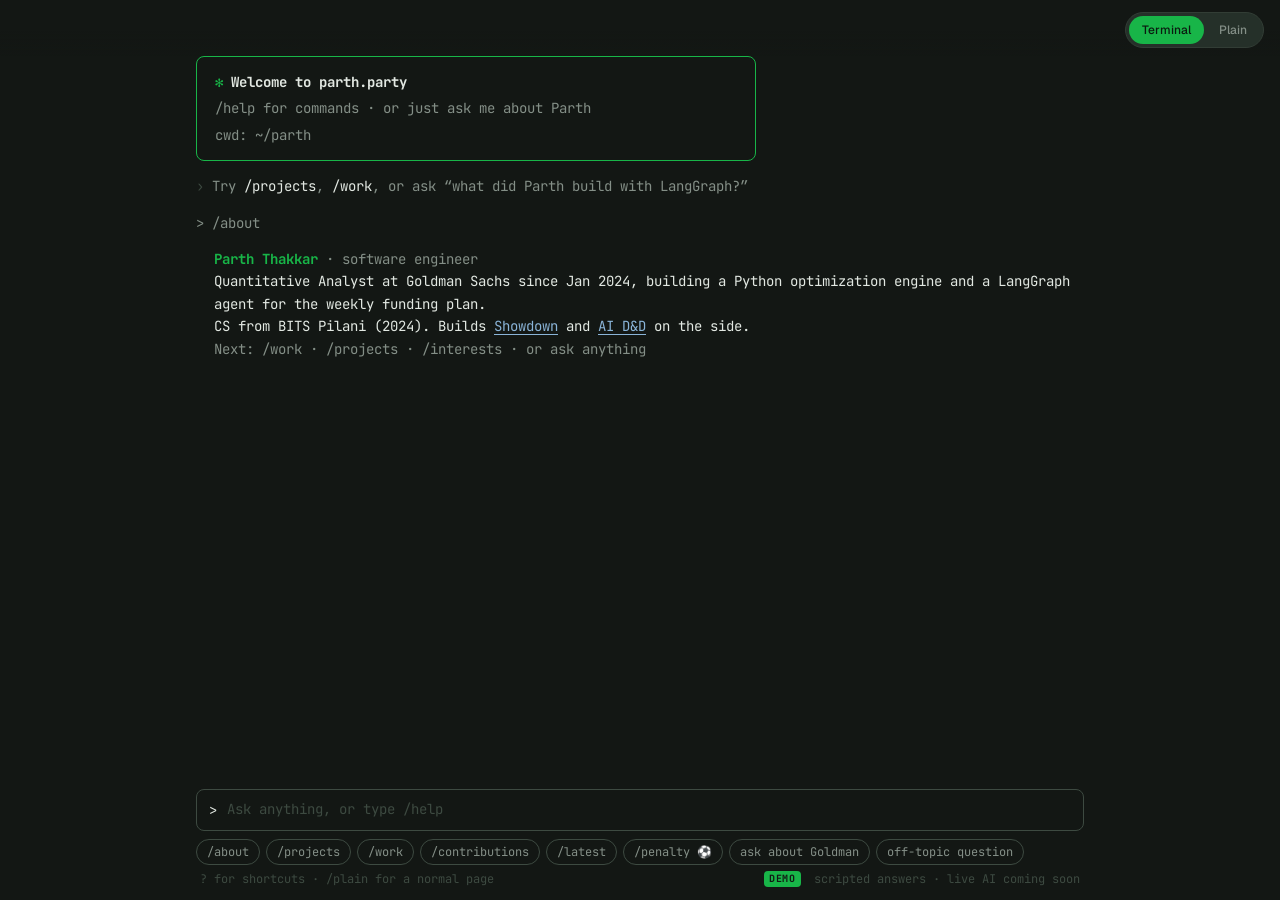
==== public/index.html @ ba323c81 "Run commands only when the visitor asks; render links in answers Co-Authored-By: Claude Opus 5.5 (1M" ====
<!doctype html>
<html lang="en">
<head>
<meta charset="utf-8">
<meta name="viewport" content="width=device-width, initial-scale=1, viewport-fit=cover">
<title>Parth Thakkar · parth.party</title>
<meta name="description" content="Parth Thakkar, software engineer. What I build at work and on the side: optimizers, LLM agents, a trivia game and an AI storytelling engine. Talk to the terminal, or switch to the plain page.">
<meta name="theme-color" content="#131714">
<meta property="og:title" content="Parth Thakkar · parth.party">
<meta property="og:description" content="Software engineer building optimizers, LLM agents and side projects. Ask the terminal anything about them.">
<meta property="og:url" content="https://parth.party/">
<meta property="og:type" content="website">
<link rel="icon" href="favicon.svg" type="image/svg+xml">
<link rel="preconnect" href="https://fonts.googleapis.com">
<link rel="preconnect" href="https://fonts.gstatic.com" crossorigin>
<!-- Fonts load without blocking first paint; the system fallbacks in site.css cover the gap. -->
<link rel="preload" as="style" href="https://fonts.googleapis.com/css2?family=JetBrains+Mono:wght@400;500;700&family=Bricolage+Grotesque:opsz,wght@12..96,500;12..96,700;12..96,800&family=Geist:wght@400;500;600;700&family=Geist+Mono:wght@400;500&display=swap">
<link rel="stylesheet" href="https://fonts.googleapis.com/css2?family=JetBrains+Mono:wght@400;500;700&family=Bricolage+Grotesque:opsz,wght@12..96,500;12..96,700;12..96,800&family=Geist:wght@400;500;600;700&family=Geist+Mono:wght@400;500&display=swap" media="print" onload="this.media='all'">
<noscript><link rel="stylesheet" href="https://fonts.googleapis.com/css2?family=JetBrains+Mono:wght@400;500;700&family=Bricolage+Grotesque:opsz,wght@12..96,500;12..96,700;12..96,800&family=Geist:wght@400;500;600;700&family=Geist+Mono:wght@400;500&display=swap"></noscript>
<link rel="stylesheet" href="assets/css/site.css?v=a7c9b49970">
<script>
  /* Pick the view before first paint: ?view=plain|term wins, then the visitor's last choice. */
  (function () {
    var v = null;
    try { v = new URLSearchParams(location.search).get('view') || localStorage.getItem('pp-view'); } catch (e) {}
    if (v === 'plain') document.documentElement.classList.add('start-plain');
  })();
</script>
</head>
<body>
<div class="switch" role="group" aria-label="View">
  <button type="button" id="vt" aria-pressed="true">Terminal</button>
  <button type="button" id="vp" aria-pressed="false">Plain</button>
</div>

<!-- ================= TERMINAL ================= -->
<main id="term" aria-label="Terminal view">
  <div id="log" aria-live="polite">
    <div class="welcome">
      <div class="hi"><b>✻</b>Welcome to parth.party</div>
      <div class="sub">/help for commands · or just ask me about Parth</div>
      <div class="sub">cwd: ~/parth</div>
    </div>
    <div class="tips">
      <div>Try <span style="color:var(--t-fg)">/projects</span>, <span style="color:var(--t-fg)">/work</span>, or ask “what did Parth build with LangGraph?”</div>
    </div>
  </div>

  <div class="inputwrap">
    <div class="menu" id="menu" role="listbox" aria-label="Commands" hidden></div>
    <form class="prompt" id="form" autocomplete="off">
      <label for="cmd">&gt;</label>
      <input id="cmd" type="text" spellcheck="false" placeholder="Ask anything, or type /help" aria-label="Command or question">
    </form>
    <div class="chips" id="chips">
      <button type="button" data-run="/about">/about</button>
      <button type="button" data-run="/projects">/projects</button>
      <button type="button" data-run="/work">/work</button>
      <button type="button" data-run="/contributions">/contributions</button>
      <button type="button" data-run="/latest">/latest</button>
      <button type="button" data-run="/penalty">/penalty ⚽</button>
      <button type="button" data-run="What did Parth build at Goldman?">ask about Goldman</button>
      <button type="button" data-run="What's the weather in Atlanta?">off-topic question</button>
    </div>
    <div class="status"><span class="kbd-hint">? for shortcuts · /plain for a normal page</span><span id="modelTag">model: checking…</span></div>
  </div>
</main>

<!-- ================= PLAIN ================= -->
<main id="plain" aria-label="Plain view" hidden>
  <canvas id="rain" aria-hidden="true"></canvas>
  <div class="col">

    <!-- HERO -->
    <header class="hero">
      <div>
        <div class="hey"><span class="live" aria-hidden="true"></span>parth.party</div>
        <h1>Parth<br>Thakkar</h1>
        <p class="role">Software engineer building <b>optimizers</b>, <b>LLM agents</b> and things for fun.</p>
        <p class="lede">I'm a Quantitative Analyst at Goldman Sachs, where I build optimization engines and LLM agents in Python. Outside work I keep building things for fun, like a real-time <a class="ext" href="https://showdown.parth.party/" target="_blank" rel="noopener">1v1 quiz game</a> and an <a class="ext" href="https://dnd.parth.party/" target="_blank" rel="noopener">AI-powered D&amp;D</a>. When I'm offline, I'm usually watching football or playing video games.</p>
        <div class="cta">
          <a class="btn pri" href="#s-proj">See what I've built</a>
          <a class="btn icon" href="https://linkedin.com/in/parth-thakkar-10" target="_blank" rel="noopener" aria-label="LinkedIn" title="LinkedIn"><svg viewBox="0 0 24 24" aria-hidden="true"><path fill="currentColor" d="M20.45 20.45h-3.56v-5.57c0-1.33-.02-3.04-1.85-3.04-1.85 0-2.14 1.45-2.14 2.94v5.67H9.35V9h3.41v1.56h.05c.48-.9 1.64-1.85 3.37-1.85 3.6 0 4.27 2.37 4.27 5.46v6.28zM5.34 7.43a2.06 2.06 0 1 1 0-4.13 2.06 2.06 0 0 1 0 4.13zM7.12 20.45H3.56V9h3.56v11.45zM22.22 0H1.77C.79 0 0 .77 0 1.73v20.54C0 23.23.79 24 1.77 24h20.45c.98 0 1.78-.77 1.78-1.73V1.73C24 .77 23.2 0 22.22 0z"/></svg></a>
          <a class="btn icon" href="https://github.com/parththakkar106" target="_blank" rel="noopener" aria-label="GitHub" title="GitHub"><svg viewBox="0 0 24 24" aria-hidden="true"><path fill="currentColor" d="M12 .3a12 12 0 0 0-3.8 23.38c.6.12.83-.26.83-.57v-2.02c-3.34.72-4.04-1.61-4.04-1.61-.55-1.39-1.34-1.76-1.34-1.76-1.08-.74.09-.73.09-.73 1.2.09 1.84 1.24 1.84 1.24 1.07 1.83 2.8 1.3 3.49 1 .1-.78.42-1.31.76-1.61-2.67-.3-5.47-1.33-5.47-5.93 0-1.31.47-2.38 1.24-3.22-.14-.3-.54-1.52.1-3.18 0 0 1-.32 3.3 1.23a11.5 11.5 0 0 1 6 0c2.28-1.55 3.29-1.23 3.29-1.23.64 1.66.24 2.88.12 3.18a4.65 4.65 0 0 1 1.23 3.22c0 4.61-2.8 5.63-5.48 5.92.42.36.81 1.1.81 2.22v3.29c0 .32.21.7.82.58A12 12 0 0 0 12 .3"/></svg></a>
          <a class="btn icon" href="mailto:thakkarparth106@gmail.com" aria-label="Email thakkarparth106@gmail.com" title="thakkarparth106@gmail.com"><svg viewBox="0 0 24 24" aria-hidden="true"><path fill="none" stroke="currentColor" stroke-width="2" stroke-linecap="round" stroke-linejoin="round" d="M3 5h18v14H3z M3 6l9 7 9-7"/></svg></a>
        </div>
      </div>
      <div class="mini" aria-label="Preview of the terminal view">
        <div class="bar"><i></i><i></i><i></i><span>~/parth — claude</span></div>
        <div class="body">
          <div class="q">how did Parth start to code?</div>
          <div class="r t">Read<span>(about/me.md)</span></div>
          <div class="r">Fell for computers as a kid hunting for games, then taught himself on <span class="c">Turbo C++</span>.</div>
          <div class="q">why did he build Showdown?</div>
          <div class="r">He loved QuizUp as a kid. It shut down, nothing replaced it, so he built his own.</div>
          <div class="q"><span class="cursor" aria-hidden="true"></span></div>
        </div>
        <button type="button" id="openTerm">Open the terminal →</button>
      </div>
    </header>

    <!-- ABOUT -->
    <section aria-labelledby="s-about">
      <div class="lbl">~/about</div>
      <div class="about">
        <div>
          <h2 class="sec-title" id="s-about">Hi, I'm <em>Parth</em>.</h2>
          <p>I fell for computers at 14, the first time I played a game on one, and started teaching myself to code soon after. That curiosity took me to Computer Science at <mark>BITS Pilani</mark>, one of India's top engineering colleges, where I was part of the Department of Controls for BOSM, our college sports fest, and the Competitive Coding SIG of Microsoft Learn Student Ambassadors.</p>
        </div>
        <div class="facts">
          <div class="fact"><span class="ic logo"><svg class="mark" viewBox="0 0 40 40" aria-hidden="true"><text class="m-a" x="20" y="29.5" text-anchor="middle" font-family="Georgia, 'Times New Roman', serif" font-weight="700" font-size="25" letter-spacing="-1">GS</text></svg></span><div><b>Goldman Sachs</b><span>Quantitative Analyst · since Jan 2024</span></div></div>
          <div class="fact"><span class="ic logo"><svg class="mark" viewBox="-20 -20 40 40" aria-hidden="true"><defs><clipPath id="bitsIn"><circle r="10.4"/></clipPath></defs>
<g class="m-a"><rect x="-2.2" y="-19" width="4.4" height="5" rx="0.6" transform="rotate(0)"/><rect x="-2.2" y="-19" width="4.4" height="5" rx="0.6" transform="rotate(30)"/><rect x="-2.2" y="-19" width="4.4" height="5" rx="0.6" transform="rotate(60)"/><rect x="-2.2" y="-19" width="4.4" height="5" rx="0.6" transform="rotate(90)"/><rect x="-2.2" y="-19" width="4.4" height="5" rx="0.6" transform="rotate(120)"/><rect x="-2.2" y="-19" width="4.4" height="5" rx="0.6" transform="rotate(150)"/><rect x="-2.2" y="-19" width="4.4" height="5" rx="0.6" transform="rotate(180)"/><rect x="-2.2" y="-19" width="4.4" height="5" rx="0.6" transform="rotate(210)"/><rect x="-2.2" y="-19" width="4.4" height="5" rx="0.6" transform="rotate(240)"/><rect x="-2.2" y="-19" width="4.4" height="5" rx="0.6" transform="rotate(270)"/><rect x="-2.2" y="-19" width="4.4" height="5" rx="0.6" transform="rotate(300)"/><rect x="-2.2" y="-19" width="4.4" height="5" rx="0.6" transform="rotate(330)"/><circle r="15.6"/></g><circle class="m-bg" r="12"/>
<g clip-path="url(#bitsIn)"><polygon class="m-d" points="-11,-11 -4,-11 0,11 -11,11"/><polygon class="m-a" points="-4,-11 4,-11 0,11"/><polygon class="m-m" points="4,-11 11,-11 11,11 0,11"/>
<g class="m-l"><circle cx="-6.5" cy="-3.5" r="1.1"/><circle cx="-4.2" cy="1" r="1.1"/><circle cx="-7.4" cy="2.8" r="1.1"/><circle cx="-5" cy="5.8" r="1.1"/></g>
<g class="m-ls" stroke-width=".7" fill="none"><path d="M-6.5 -3.5 L-4.2 1 L-7.4 2.8 L-5 5.8"/></g>
<polygon class="m-bg" points="0,-8.2 1.9,-5.2 0,-2.2 -1.9,-5.2"/><rect class="m-bg" x="-.45" y="-2.4" width=".9" height="5"/>
<path class="m-bgs" d="M7.2 -6.5 C6 -2 5 2 3.4 6.5" stroke-width="1.5" stroke-linecap="round" fill="none"/></g></svg></span><div><b>BITS Pilani</b><span>B.E. (Hons) Computer Science · 2020–2024</span></div></div>
          <a class="fact" href="https://github.com/parththakkar106" target="_blank" rel="noopener"><span class="ic logo"><svg class="mark" viewBox="-3 -3 30 30" aria-hidden="true"><path class="m-a" d="M12 .297c-6.63 0-12 5.373-12 12 0 5.303 3.438 9.8 8.205 11.385.6.113.82-.258.82-.577 0-.285-.01-1.04-.015-2.04-3.338.724-4.042-1.61-4.042-1.61C4.422 18.07 3.633 17.7 3.633 17.7c-1.087-.744.084-.729.084-.729 1.205.084 1.838 1.236 1.838 1.236 1.07 1.835 2.809 1.305 3.495.998.108-.776.417-1.305.76-1.605-2.665-.3-5.466-1.332-5.466-5.93 0-1.31.465-2.38 1.235-3.22-.135-.303-.54-1.523.105-3.176 0 0 1.005-.322 3.3 1.23.96-.267 1.98-.399 3-.405 1.02.006 2.04.138 3 .405 2.28-1.552 3.285-1.23 3.285-1.23.645 1.653.24 2.873.12 3.176.765.84 1.23 1.91 1.23 3.22 0 4.61-2.805 5.625-5.475 5.92.42.36.81 1.096.81 2.22 0 1.606-.015 2.896-.015 3.286 0 .315.21.69.825.57C20.565 22.092 24 17.592 24 12.297c0-6.627-5.373-12-12-12"/></svg></span><div><b>github.com/parththakkar106</b><span>Where the side projects live</span></div></a>
        </div>
      </div>
    </section>

    <!-- PROJECTS: things I've built on my own -->
    <section aria-labelledby="s-proj">
      <div class="lbl">~/projects</div>
      <h2 class="sec-title" id="s-proj">Things I've <em>built</em>.</h2>
      <div class="bento">
        <article class="pj w4 dark">
          <div class="top"><h3><a href="https://github.com/parththakkar106/AI-DnD" target="_blank" rel="noopener">AI D&amp;D</a></h3><span class="yr">2026 · open source</span></div>
          <p>A storytelling engine for immersive, fully customizable worlds, lore and characters. AI writes the story while a deterministic layer keeps the world consistent, so it remembers details across long sessions and lets you branch the story at any turn.</p>
          <div class="viz slow" data-anim><svg viewBox="0 0 420 96" role="img" aria-label="Branching story tree with three takes on one turn">
            <g class="sm an-fade" stroke-width="1.5" fill="none">
              <path d="M30 48 H110"/><path d="M110 48 C140 48 140 18 170 18 H250"/><path d="M110 48 H250"/><path d="M110 48 C140 48 140 78 170 78 H250"/><path d="M250 48 H330"/>
            </g>
            <path class="sa an-draw" pathLength="1" d="M30 48 H110 M110 48 H250 M250 48 H330" stroke-width="3" fill="none"/>
            <circle class="f" cx="30" cy="48" r="7"/><circle class="m an-pop" style="--i:5" cx="250" cy="18" r="6"/><circle class="a an-pop" style="--i:6" cx="250" cy="48" r="8"/><circle class="m an-pop" style="--i:7" cx="250" cy="78" r="6"/><circle class="a an-pop" style="--i:10" cx="330" cy="48" r="6"/>
            <circle class="f" cx="110" cy="48" r="6"/>
            <rect class="tw" x="346" y="34" width="72" height="28" rx="8"/><text x="382" y="52" text-anchor="middle">‹ 2/3 ›</text>
            <text x="14" y="76">start</text><text x="205" y="12">take 1</text><text x="205" y="94">take 3</text>
          </svg></div>
          <div class="foot"><span class="tag">Python</span><span class="tag">FastAPI</span><span class="tag">React</span><span class="tag">Postgres</span><span class="tag">SSE</span><a class="go" href="https://dnd.parth.party/" target="_blank" rel="noopener">Play demo →</a></div>
        </article>

        <article class="pj w2 clay">
          <div class="top"><h3><a href="https://showdown.parth.party/" target="_blank" rel="noopener">Showdown</a></h3><span class="yr">2026 · live</span></div>
          <div class="vs slow" data-anim aria-label="Example duel score">
            <div class="pl">YOU<b data-to="1250">1,250</b>3× streak</div><div class="mid an-pop" style="--i:2">VS</div><div class="pl">RIVAL<b data-to="900">900</b>15s left</div>
          </div>
          <p>Fast-paced, real-time 1v1 trivia to play with friends. Same question, same clock, 120+ topics, all in a comic-book style.</p>
          <div class="foot"><span class="tag">FastAPI</span><span class="tag">WebSockets</span><span class="tag">asyncio</span><span class="tag">Postgres</span><a class="go" href="https://showdown.parth.party/" target="_blank" rel="noopener">Play →</a></div>
        </article>

        <article class="pj w3">
          <div class="top"><h3>Portfolio website</h3><span class="yr">2026 · parth.party</span></div>
          <div class="viz" data-anim><svg class="sw" viewBox="0 0 300 110" role="img" aria-label="One switch flips the site between a plain page and a terminal">
            <rect class="tw sl" x="96" y="2" width="108" height="22" rx="11" stroke-width="1.5"/><rect class="a sw-knob" x="98" y="4" width="54" height="18" rx="9" fill-opacity=".28"/>
            <text class="f" x="125" y="16.5" text-anchor="middle">terminal</text><text class="f" x="178" y="16.5" text-anchor="middle">plain</text>
            <rect class="tw sl" x="2" y="30" width="296" height="78" rx="9" stroke-width="1.5"/>
            <g class="sw-plain"><rect class="f" x="14" y="42" width="78" height="10" rx="3"/><rect class="m" x="14" y="58" width="150" height="5" rx="2.5"/><rect class="m" x="14" y="67" width="120" height="5" rx="2.5"/><rect class="a" x="14" y="80" width="62" height="20" rx="5"/><rect class="s" x="82" y="80" width="36" height="20" rx="5"/><rect class="m" x="124" y="80" width="36" height="20" rx="5"/><rect class="m" x="186" y="42" width="100" height="58" rx="6"/></g>
            <g class="sw-term"><text class="f" x="14" y="50">&gt; who is Parth?</text><circle class="a" cx="17" cy="63" r="3"/><text x="26" y="66">Read(about/me.md)</text><text class="f" x="14" y="84">A software engineer who builds</text><text class="f" x="14" y="98">optimizers and LLM agents.</text><rect class="a sw-cur" x="172" y="89" width="6" height="11"/></g>
          </svg></div>
          <p>The site you're on: a terminal you can talk to, with a plain view, a penalty shootout and live Barça scores.</p>
          <div class="foot"><span class="tag">JavaScript</span><span class="tag">Cloudflare Pages</span><span class="tag">OpenRouter</span></div>
        </article>

        <article class="pj w3">
          <div class="top"><h3>Volunteer-Support Fog Computing</h3><span class="yr">2022 · BITS Pilani</span></div>
          <div class="viz" data-anim><svg class="fog" viewBox="0 0 300 110" role="img" aria-label="An IoT device sends its request to a nearby distributor, which shares it with IoT devices around it over fast solid links, while the far-away cloud is a slow dotted link">
            <path class="sl" d="M156 52 C190 30 214 18 236 17" stroke-width="1.5" stroke-dasharray="3 4" fill="none"/>
            <path class="sa fog-p fog-slow" pathLength="1" d="M156 52 C190 30 214 18 236 17" stroke-width="3" fill="none"/>
            <g class="sa" stroke-width="2" fill="none"><path d="M58 68 H138"/><path d="M146 62 L104 26"/><path d="M146 62 L96 100"/><path d="M146 62 L196 98"/><path d="M146 62 L204 58"/><path d="M146 62 L40 22"/></g>
            <g class="fog-p" stroke-width="3.5" fill="none" stroke-linecap="round" style="stroke:var(--fg)"><path pathLength="1" d="M58 68 H138"/><path pathLength="1" style="--i:2" d="M146 62 L104 26"/><path pathLength="1" style="--i:2" d="M146 62 L96 100"/><path pathLength="1" style="--i:2" d="M146 62 L196 98"/><path pathLength="1" style="--i:2" d="M146 62 L204 58"/><path pathLength="1" style="--i:2" d="M146 62 L40 22"/></g>
            <rect class="tw sl" x="236" y="4" width="62" height="26" rx="13" stroke-width="1.5"/><text x="267" y="21" text-anchor="middle">cloud</text>
            <circle class="a" cx="104" cy="26" r="5"/><circle class="a" cx="96" cy="100" r="5"/><circle class="a" cx="196" cy="98" r="5"/><circle class="a" cx="204" cy="58" r="5"/><circle class="a" cx="40" cy="22" r="5"/>
            <circle class="f" cx="50" cy="68" r="8"/><text x="10" y="94">IoT device</text>
            <rect class="s" x="137" y="53" width="18" height="18" rx="4"/><text x="214" y="80">distributor</text><path class="sl" d="M212 77 L158 64" stroke-width="1" fill="none"/>
          </svg></div>
          <p>A fog-computing system where nearby volunteer nodes share the load for delay-sensitive IoT apps, compared against sending everything to the cloud.</p>
          <div class="foot"><span class="tag">Java</span><span class="tag">Networking</span><span class="tag">IoT</span></div>
        </article>

        <article class="pj w6">
          <div class="top"><h3>Shipping, every week</h3><a class="yr" href="https://github.com/parththakkar106" target="_blank" rel="noopener">github.com/parththakkar106</a></div>
          <div class="heat-row"><div class="grid-heat" id="heat"><div class="cells" id="cells" role="img" aria-label="GitHub contributions over the last 3 months"></div><div class="months" id="months" aria-hidden="true"></div><div class="heat-tip" id="heatTip" hidden></div></div><dl class="heat-stats" id="heatStats"></dl></div>
          <div class="heat-cap"><span id="heatRange"></span><span>includes private repos · updated nightly</span></div>
        </article>
      </div>
    </section>

    <!-- WORK: what I build at my job -->
    <section aria-labelledby="s-exp">
      <div class="lbl">~/work</div>
      <h2 class="sec-title" id="s-exp">What I build at <em>work</em>.</h2>
      <div class="tl">
        <article class="co">
          <header><h3>Goldman Sachs <span>· Quantitative Analyst</span></h3><time>Jan 2024 – Present</time></header>
          <div class="work">
            <div class="wcard">
              <div class="viz easy" data-anim><svg viewBox="0 0 300 110" role="img" aria-label="You ask how to grow the balance by $10bn, the agent shades where growth comes from, and you edit or approve the plan">
                <g class="an-in"><rect class="m" x="70" y="2" width="228" height="24" rx="10"/><text class="f" x="82" y="17.5">how can I grow my balance by $10bn?</text></g>
                <rect class="tw sl" x="2" y="30" width="196" height="52" rx="10" stroke-width="1.5"/>
                <rect style="--i:3" class="an-cell m" x="14" y="39" width="16" height="10" rx="2.5"/><rect style="--i:4" class="an-cell m" x="34" y="39" width="16" height="10" rx="2.5"/><rect style="--i:5" class="an-cell a" x="54" y="39" width="16" height="10" rx="2.5" fill-opacity=".25"/><rect style="--i:6" class="an-cell m" x="74" y="39" width="16" height="10" rx="2.5"/><rect style="--i:7" class="an-cell a" x="94" y="39" width="16" height="10" rx="2.5" fill-opacity=".5"/><rect style="--i:8" class="an-cell a" x="114" y="39" width="16" height="10" rx="2.5" fill-opacity=".25"/><rect style="--i:9" class="an-cell m" x="134" y="39" width="16" height="10" rx="2.5"/><rect style="--i:10" class="an-cell a" x="154" y="39" width="16" height="10" rx="2.5" fill-opacity=".75"/><rect style="--i:11" class="an-cell a" x="174" y="39" width="16" height="10" rx="2.5" fill-opacity=".5"/><rect style="--i:4" class="an-cell m" x="14" y="52" width="16" height="10" rx="2.5"/><rect style="--i:5" class="an-cell a" x="34" y="52" width="16" height="10" rx="2.5" fill-opacity=".25"/><rect style="--i:6" class="an-cell m" x="54" y="52" width="16" height="10" rx="2.5"/><rect style="--i:7" class="an-cell a" x="74" y="52" width="16" height="10" rx="2.5" fill-opacity=".5"/><rect style="--i:8" class="an-cell a" x="94" y="52" width="16" height="10" rx="2.5" fill-opacity=".75"/><rect style="--i:9" class="an-cell m" x="114" y="52" width="16" height="10" rx="2.5"/><rect style="--i:10" class="an-cell a" x="134" y="52" width="16" height="10" rx="2.5" fill-opacity=".5"/><rect style="--i:11" class="an-cell a" x="154" y="52" width="16" height="10" rx="2.5" fill-opacity="1"/><rect style="--i:12" class="an-cell a" x="174" y="52" width="16" height="10" rx="2.5" fill-opacity=".75"/><rect style="--i:5" class="an-cell a" x="14" y="65" width="16" height="10" rx="2.5" fill-opacity=".25"/><rect style="--i:6" class="an-cell m" x="34" y="65" width="16" height="10" rx="2.5"/><rect style="--i:7" class="an-cell a" x="54" y="65" width="16" height="10" rx="2.5" fill-opacity=".5"/><rect style="--i:8" class="an-cell a" x="74" y="65" width="16" height="10" rx="2.5" fill-opacity=".25"/><rect style="--i:9" class="an-cell m" x="94" y="65" width="16" height="10" rx="2.5"/><rect style="--i:10" class="an-cell a" x="114" y="65" width="16" height="10" rx="2.5" fill-opacity=".75"/><rect style="--i:11" class="an-cell a" x="134" y="65" width="16" height="10" rx="2.5" fill-opacity="1"/><rect style="--i:12" class="an-cell a" x="154" y="65" width="16" height="10" rx="2.5" fill-opacity=".5"/><rect style="--i:13" class="an-cell a" x="174" y="65" width="16" height="10" rx="2.5" fill-opacity="1"/>
                <rect class="tw sl" x="118" y="88" width="82" height="22" rx="11" stroke-width="1.5"/><text x="159" y="102.5" text-anchor="middle">edit plan</text>
                <g class="an-ok"><rect class="a" x="206" y="88" width="92" height="22" rx="11"/><text class="tw" x="252" y="102.5" text-anchor="middle">approve ✓</text></g>
                </svg></div>
              <div class="k">LLM agents</div>
              <h4>AI Funding Planning Assistant</h4>
              <p>A conversational ReAct agent for funding planning. It explains what's driving the numbers and edits the plan through a human-in-the-loop commit step.</p>
              <div class="tags"><span class="tag">LangGraph</span><span class="tag">Pydantic</span><span class="tag">Python</span></div>
            </div>
            <div class="wcard">
              <div class="viz" data-anim><svg viewBox="0 0 300 110" role="img" aria-label="Steps descending across contour lines to the optimum">
                <g class="sl" fill="none" stroke-width="1.5"><ellipse cx="200" cy="55" rx="94" ry="50"/><ellipse cx="200" cy="55" rx="66" ry="35"/><ellipse cx="200" cy="55" rx="40" ry="21"/><ellipse cx="200" cy="55" rx="16" ry="9"/></g>
                <polyline class="sa an-draw" pathLength="1" points="30,26 96,80 138,32 172,70 190,46 200,55" fill="none" stroke-width="2" stroke-linejoin="round"/>
                <circle class="f" cx="30" cy="26" r="5"/><circle class="a an-pop" style="--i:3" cx="96" cy="80" r="3"/><circle class="a an-pop" style="--i:6" cx="138" cy="32" r="3"/><circle class="a an-pop" style="--i:8" cx="172" cy="70" r="3"/><circle class="a an-pop" style="--i:10" cx="190" cy="46" r="3"/><circle class="a an-pop an-glow" style="--i:12" cx="200" cy="55" r="6"/>
                <text x="16" y="14">start</text><text x="210" y="74">optimum</text>
                </svg></div>
              <div class="k">Optimization</div>
              <h4>Liability Optimizer</h4>
              <p>The Python optimization engine that plans how the firm funds itself.</p>
              <div class="tags"><span class="tag">Python</span><span class="tag">Optimization</span></div>
            </div>
            <div class="wcard">
              <div class="viz" data-anim><svg viewBox="0 0 300 110" role="img" aria-label="CI/CD pipeline from commit to deploy, with a row of recent runs">
                <line class="sl" x1="20" y1="35" x2="280" y2="35" stroke-width="2"/>
                <rect class="tw sl" x="2" y="22" width="62" height="26" rx="13" stroke-width="1.5"/><text class="f" x="33" y="38.5" text-anchor="middle">commit</text><g class="an-pop" style="--i:2"><circle class="a" cx="60" cy="22" r="6"/><path d="M-2.5 0 L-.6 2 L2.6 -2.2" fill="none" style="stroke:var(--card)" stroke-width="1.6" stroke-linecap="round" stroke-linejoin="round" transform="translate(60 22)"/></g><rect class="tw sl" x="80" y="22" width="62" height="26" rx="13" stroke-width="1.5"/><text class="f" x="111" y="38.5" text-anchor="middle">build</text><g class="an-pop" style="--i:5"><circle class="a" cx="138" cy="22" r="6"/><path d="M-2.5 0 L-.6 2 L2.6 -2.2" fill="none" style="stroke:var(--card)" stroke-width="1.6" stroke-linecap="round" stroke-linejoin="round" transform="translate(138 22)"/></g><rect class="tw sl" x="158" y="22" width="62" height="26" rx="13" stroke-width="1.5"/><text class="f" x="189" y="38.5" text-anchor="middle">test</text><g class="an-pop" style="--i:8"><circle class="a" cx="216" cy="22" r="6"/><path d="M-2.5 0 L-.6 2 L2.6 -2.2" fill="none" style="stroke:var(--card)" stroke-width="1.6" stroke-linecap="round" stroke-linejoin="round" transform="translate(216 22)"/></g><g class="an-ok" style="--i:10"><rect class="a" x="236" y="22" width="62" height="26" rx="13"/><text class="tw" x="267" y="38.5" text-anchor="middle">deploy</text></g>
                <text x="2" y="89">runs</text><rect style="--i:2" class="an-cell s" x="50" y="78" width="14" height="14" rx="3"/><rect style="--i:3" class="an-cell s" x="70" y="78" width="14" height="14" rx="3"/><rect style="--i:4" class="an-cell s" x="90" y="78" width="14" height="14" rx="3"/><rect style="--i:5" class="an-cell s" x="110" y="78" width="14" height="14" rx="3"/><rect style="--i:6" class="an-cell s" x="130" y="78" width="14" height="14" rx="3"/><rect style="--i:7" class="an-cell s" x="150" y="78" width="14" height="14" rx="3"/><rect style="--i:8" class="an-cell m" x="170" y="78" width="14" height="14" rx="3"/><rect style="--i:9" class="an-cell s" x="190" y="78" width="14" height="14" rx="3"/><rect style="--i:10" class="an-cell s" x="210" y="78" width="14" height="14" rx="3"/><rect style="--i:11" class="an-cell s" x="230" y="78" width="14" height="14" rx="3"/><rect style="--i:12" class="an-cell s" x="250" y="78" width="14" height="14" rx="3"/><rect style="--i:13" class="an-cell s" x="270" y="78" width="14" height="14" rx="3"/>
                </svg></div>
              <div class="k">Infrastructure</div>
              <h4>Services &amp; DevOps</h4>
              <p>Microservices on Kubernetes with CI/CD, logging, SSO and a Redis cache, backed by end-to-end regression tests.</p>
              <div class="tags"><span class="tag">Kubernetes</span><span class="tag">ArgoCD</span><span class="tag">Docker</span><span class="tag">GitLab CI</span><span class="tag">Redis</span></div>
            </div>
          </div>
        </article>

        <article class="co">
          <header><h3><a href="https://www.mapmyindia.com/" target="_blank" rel="noopener">MapMyIndia</a> <span>· Developer Intern</span></h3><time>May – Jul 2022</time></header>
          <div class="work">
            <div class="wcard solo">
              <div style="display:grid;gap:10px">
                <h4>EV navigation, shortest path first</h4>
                <p>A backend that routes electric vehicles past chargers with Dijkstra's algorithm on a geospatial graph, and a full-stack prototype built in a team of four.</p>
                <div class="tags"><span class="tag">FastAPI</span><span class="tag">Python</span><span class="tag">React</span><span class="tag">MongoDB</span></div>
              </div>
              <div class="viz" data-anim><svg viewBox="0 0 300 96" role="img" aria-label="Graph with the shortest EV route highlighted">
                <g class="sl" stroke-width="2">
                  <line x1="16" y1="64" x2="80" y2="80"/><line x1="80" y1="80" x2="146" y2="48"/><line x1="146" y1="48" x2="214" y2="78"/><line x1="214" y1="78" x2="284" y2="44"/><line x1="72" y1="20" x2="200" y2="16"/>
                </g>
                <g class="sa" stroke-width="3.5" stroke-linecap="round">
                  <line class="an-draw" pathLength="1" style="--i:0" x1="16" y1="64" x2="72" y2="20"/><line class="an-draw" pathLength="1" style="--i:3" x1="72" y1="20" x2="146" y2="48"/><line class="an-draw" pathLength="1" style="--i:6" x1="146" y1="48" x2="200" y2="16"/><line class="an-draw" pathLength="1" style="--i:9" x1="200" y1="16" x2="284" y2="44"/>
                </g>
                <circle class="f" cx="16" cy="64" r="6"/><circle class="m" cx="80" cy="80" r="5"/><circle class="a" cx="72" cy="20" r="5"/><circle class="s" cx="146" cy="48" r="7"/><circle class="a" cx="200" cy="16" r="5"/><circle class="m" cx="214" cy="78" r="5"/><circle class="f" cx="284" cy="44" r="6"/>
                <text x="0" y="88">start</text><text x="132" y="72">charger</text><text x="262" y="66">dest</text>
              </svg></div>
            </div>
          </div>
        </article>
      </div>
    </section>

    <!-- 7. INTERESTS -->
    <section aria-labelledby="s-likes">
      <div class="lbl">~/interests</div>
      <h2 class="sec-title" id="s-likes">When I'm not <em>shipping</em>.</h2>
      <div class="likes">
        <article class="lk">
          <div class="k">Football</div>
          <div class="ten" aria-hidden="true">10</div>
          <h3>Watching football</h3>
          <p>I watch a lot of it, follow Barça, and I'm a Messi fan through and through.</p>
        </article>
        <article class="lk">
          <div class="k">Video games</div>
          <h3>On the controller</h3>
          <div class="chips2"><span class="hot">FIFA</span><span>Split Fiction</span><span>GTA</span><span>Watch Dogs</span><span>and more</span></div>
          <p>Sports games, co-op adventures and open worlds.</p>
        </article>
        <article class="lk dark">
          <div class="k">Minigame</div>
          <svg class="goal" viewBox="0 0 320 170" aria-hidden="true"><g class="pk-net"><line x1="52" y1="31" x2="52" y2="110"/><line x1="64" y1="31" x2="64" y2="110"/><line x1="76" y1="31" x2="76" y2="110"/><line x1="88" y1="31" x2="88" y2="110"/><line x1="100" y1="31" x2="100" y2="110"/><line x1="112" y1="31" x2="112" y2="110"/><line x1="124" y1="31" x2="124" y2="110"/><line x1="136" y1="31" x2="136" y2="110"/><line x1="148" y1="31" x2="148" y2="110"/><line x1="160" y1="31" x2="160" y2="110"/><line x1="172" y1="31" x2="172" y2="110"/><line x1="184" y1="31" x2="184" y2="110"/><line x1="196" y1="31" x2="196" y2="110"/><line x1="208" y1="31" x2="208" y2="110"/><line x1="220" y1="31" x2="220" y2="110"/><line x1="232" y1="31" x2="232" y2="110"/><line x1="244" y1="31" x2="244" y2="110"/><line x1="256" y1="31" x2="256" y2="110"/><line x1="268" y1="31" x2="268" y2="110"/><line x1="41" y1="42" x2="279" y2="42"/><line x1="41" y1="54" x2="279" y2="54"/><line x1="41" y1="66" x2="279" y2="66"/><line x1="41" y1="78" x2="279" y2="78"/><line x1="41" y1="90" x2="279" y2="90"/><line x1="41" y1="102" x2="279" y2="102"/></g><path class="pk-line" d="M0 110 H320 M110 110 L96 166 M210 110 L224 166"/><path class="pk-frame" d="M40 110 V30 H280 V110"/><g class="pk-kp" transform="translate(160 110)"><circle cx="0" cy="-50" r="5.5"/><path d="M0 -44 V-22 M-15 -56 L0 -40 L15 -56 M0 -22 L-9 0 M0 -22 L9 0"/></g><circle class="pk-ball" cx="160" cy="150" r="6"/></svg>
          <h3>Take a penalty</h3>
          <p>Five kicks against the keeper, right in the terminal.</p>
          <button type="button" class="go" id="playPen">Play in terminal →</button>
        </article>
      </div>
    </section>

    <!-- 8. LATEST: live football from /api/football -->
    <section aria-labelledby="s-latest">
      <div class="lbl">~/latest</div>
      <h2 class="sec-title" id="s-latest">What I'm <em>following</em>.</h2>
      <div class="fb" aria-live="polite">
        <article class="fbc">
          <header><span class="crest"><img src="assets/img/crests/barca.png" alt="" width="32" height="32"></span><div><h3>Barça</h3><span class="k" id="fbStand">FC Barcelona</span></div></header>
          <ul id="fbBarca"><li class="fb-msg">Loading…</li></ul>
        </article>
        <article class="fbc">
          <header><span class="crests"><span class="crest"><img src="assets/img/crests/inter-miami.png" alt="" width="32" height="32"></span><span class="crest"><img src="assets/img/crests/argentina.png" alt="" width="32" height="32"></span></span><div><h3>Messi</h3><span class="k">Inter Miami &amp; Argentina</span></div></header>
          <ul id="fbMessi"><li class="fb-msg">Loading…</li></ul>
        </article>
      </div>
      <small class="fb-src">Live from ESPN · times in your timezone · also in the terminal as <code>/latest</code></small>
    </section>
  </div>

  <!-- CONTACT -->
  <section class="contact" aria-labelledby="s-contact">
    <div class="in">
      <div class="lbl" style="color:#18b548">~/contact</div>
      <h2 id="s-contact">Want to dig<br>into any of this<span>?</span></h2>
      <p>If something here caught your eye, whether it's solvers, agents or a round of Showdown, I'm always up for a conversation about it.</p>
      <div class="row">
        <a class="btn icon" href="https://linkedin.com/in/parth-thakkar-10" target="_blank" rel="noopener" aria-label="LinkedIn" title="LinkedIn"><svg viewBox="0 0 24 24" aria-hidden="true"><path fill="currentColor" d="M20.45 20.45h-3.56v-5.57c0-1.33-.02-3.04-1.85-3.04-1.85 0-2.14 1.45-2.14 2.94v5.67H9.35V9h3.41v1.56h.05c.48-.9 1.64-1.85 3.37-1.85 3.6 0 4.27 2.37 4.27 5.46v6.28zM5.34 7.43a2.06 2.06 0 1 1 0-4.13 2.06 2.06 0 0 1 0 4.13zM7.12 20.45H3.56V9h3.56v11.45zM22.22 0H1.77C.79 0 0 .77 0 1.73v20.54C0 23.23.79 24 1.77 24h20.45c.98 0 1.78-.77 1.78-1.73V1.73C24 .77 23.2 0 22.22 0z"/></svg></a>
        <a class="btn icon" href="https://github.com/parththakkar106" target="_blank" rel="noopener" aria-label="GitHub" title="GitHub"><svg viewBox="0 0 24 24" aria-hidden="true"><path fill="currentColor" d="M12 .3a12 12 0 0 0-3.8 23.38c.6.12.83-.26.83-.57v-2.02c-3.34.72-4.04-1.61-4.04-1.61-.55-1.39-1.34-1.76-1.34-1.76-1.08-.74.09-.73.09-.73 1.2.09 1.84 1.24 1.84 1.24 1.07 1.83 2.8 1.3 3.49 1 .1-.78.42-1.31.76-1.61-2.67-.3-5.47-1.33-5.47-5.93 0-1.31.47-2.38 1.24-3.22-.14-.3-.54-1.52.1-3.18 0 0 1-.32 3.3 1.23a11.5 11.5 0 0 1 6 0c2.28-1.55 3.29-1.23 3.29-1.23.64 1.66.24 2.88.12 3.18a4.65 4.65 0 0 1 1.23 3.22c0 4.61-2.8 5.63-5.48 5.92.42.36.81 1.1.81 2.22v3.29c0 .32.21.7.82.58A12 12 0 0 0 12 .3"/></svg></a>
        <a class="btn icon" href="mailto:thakkarparth106@gmail.com" aria-label="Email thakkarparth106@gmail.com" title="thakkarparth106@gmail.com"><svg viewBox="0 0 24 24" aria-hidden="true"><path fill="none" stroke="currentColor" stroke-width="2" stroke-linecap="round" stroke-linejoin="round" d="M3 5h18v14H3z M3 6l9 7 9-7"/></svg></a>
      </div>
      <small>© 2026 Parth Thakkar · parth.party</small>
    </div>
  </section>
</main>
<script src="assets/js/site.js?v=e9897ee0fc"></script>
</body>
</html>
---- public/assets/css/site.css ----
/* Layout: two views over one dataset. Terminal = a full-height fake Claude Code session; Plain = an editorial about-me page. A fixed pill switches between them. */
:root {
  /* terminal (always dark, like the real CLI) */
  --t-bg: #131714;
  --t-fg: #e2e8e2;
  --t-dim: #848f87;
  --t-faint: #3d4a41;
  --t-accent: #18b548;
  --t-green: #8fbf7f;
  --t-blue: #8ab4d8;
  --t-red: #e07a6e;
  --t-heat-0: #212a24; --t-heat-1: #0f3d1d; --t-heat-2: #146b2c; --t-heat-3: #18963a; --t-heat-4: #1fc24a;
  --mono: "JetBrains Mono", ui-monospace, "SF Mono", Menlo, Consolas, monospace;

  /* plain view (light) */
  --bg: #f4f6f3;
  --fg: #131714;
  --muted: #5d665f;
  --line: #dde3dd;
  --card: #ffffff;
  --accent: #15803d;
  --accent-soft: #d6efdd;
  --sage: #2c8c86;
  --sky: #3f74a3;
  --ink: #141a16;
  --ink-fg: #e8eee8;
  --ink-dim: #8d978f;
  --chip: #e9eee9;
  --heat-0: #e4e9e4; --heat-1: #bfe5c8; --heat-2: #5cc078; --heat-3: #1f9a44; --heat-4: #106b2c;
  --sans: "Geist", ui-sans-serif, system-ui, -apple-system, "Segoe UI", sans-serif;
  --display: "Bricolage Grotesque", "Geist", ui-sans-serif, system-ui, sans-serif;
  --smono: "Geist Mono", ui-monospace, Menlo, monospace;
}
@media (prefers-color-scheme: dark) {
  :root:not([data-theme="light"]) {
    --bg: #0f1210; --fg: #e6ece6; --muted: #8f9a91; --line: #253029; --card: #161b17; --accent: #1fb34f; --accent-soft: #15301f;
    --sage: #79c9c2; --sky: #8ab4d8; --ink: #090b0a; --ink-fg: #e8eee8; --ink-dim: #848f87; --chip: #1d241f;
    --heat-0: #1e2420; --heat-1: #0f3a1c; --heat-2: #146b2c; --heat-3: #18963a; --heat-4: #1fc24a;
    color-scheme: dark;
  }
}
:root[data-theme="dark"] {
  --bg: #0f1210; --fg: #e6ece6; --muted: #8f9a91; --line: #253029; --card: #161b17; --accent: #1fb34f; --accent-soft: #15301f;
  --sage: #79c9c2; --sky: #8ab4d8; --ink: #090b0a; --ink-fg: #e8eee8; --ink-dim: #848f87; --chip: #1d241f;
  --heat-0: #1e2420; --heat-1: #0f3a1c; --heat-2: #146b2c; --heat-3: #18963a; --heat-4: #1fc24a;
  color-scheme: dark;
}

html, body { height: 100%; }
html { -webkit-text-size-adjust: 100%; text-size-adjust: 100%; }
body { margin: 0; -webkit-tap-highlight-color: transparent; }
button, a, input { touch-action: manipulation; }
[hidden] { display: none !important; }
body { background: var(--t-bg); color: var(--t-fg); }
body.plain { background: var(--bg); color: var(--fg); }
*, *::before, *::after { box-sizing: border-box; }

/* ---------- view switch pill ---------- */
.switch {
  position: fixed; z-index: 10;
  top: calc(env(safe-area-inset-top, 0px) + 12px); right: 16px;
  display: flex; gap: 2px; padding: 3px; border-radius: 999px;
  font: 500 12px/1 var(--sans);
  background: #253029; border: 1px solid #323d35;
}
body.plain .switch { background: var(--card); border-color: var(--line); }
.switch button {
  font: inherit; border: 0; cursor: pointer; padding: 8px 13px; border-radius: 999px;
  background: transparent; color: var(--t-dim); transition: background-color .2s ease, color .2s ease;
}
/* A soft band under the pill so scrolled text never sits underneath it. */
body::before {
  content: ""; position: fixed; z-index: 9; inset: 0 0 auto; pointer-events: none;
  height: calc(env(safe-area-inset-top, 0px) + 56px);
  background: linear-gradient(var(--t-bg) 55%, transparent);
}
body.plain::before { background: linear-gradient(var(--bg) 45%, transparent); }
body.plain .switch button { color: var(--muted); }
.switch button[aria-pressed="true"] { background: var(--t-accent); color: #0b1a10; }
body.plain .switch button[aria-pressed="true"] { background: var(--fg); color: var(--bg); }
.switch button:focus-visible { outline: 2px solid var(--t-accent); outline-offset: 2px; }

.mocknote {
  position: fixed; z-index: 10; left: 16px; top: calc(env(safe-area-inset-top, 0px) + 14px);
  font: 500 11px/1 var(--sans); letter-spacing: .06em; text-transform: uppercase;
  color: var(--t-dim);
}
body.plain .mocknote { color: var(--muted); }

/* ---------- terminal view ---------- */
#term {
  font: 14px/1.6 var(--mono);
  min-height: 100vh; min-height: 100dvh;
  display: flex; flex-direction: column;
  max-width: 920px; margin: 0 auto;
  padding: 56px 16px 0;
}
#log { flex: 1; display: flex; flex-direction: column; gap: 14px; padding-bottom: 16px; min-width: 0; }
.welcome {
  border: 1px solid var(--t-accent); border-radius: 8px;
  padding: 14px 18px; display: grid; gap: 4px; max-width: 560px;
}
.welcome .hi { color: var(--t-fg); font-weight: 700; }
.welcome .hi b { color: var(--t-accent); font-weight: 700; margin-right: 8px; }
.welcome .sub { color: var(--t-dim); }
.tips { color: var(--t-dim); }
.tips div::before { content: "› "; color: var(--t-faint); }

.u { color: var(--t-dim); white-space: pre-wrap; word-break: break-word; }
.u::before { content: "> "; color: var(--t-dim); }
.block { display: grid; gap: 4px; min-width: 0; }
.dot { white-space: pre-wrap; word-break: break-word; padding-left: 18px; position: relative; }
/* drawn in CSS: the ⏺ glyph renders as an orange emoji on Apple devices */
.dot::before { content: ""; position: absolute; left: 1px; top: .6em; width: 7px; height: 7px; border-radius: 50%; background: var(--t-fg); }
.dot.tool::before { background: var(--t-accent); }
.dot.tool.reading::before { background: none; box-shadow: inset 0 0 0 1.5px var(--t-accent); }
.dot.err::before { background: var(--t-red); }
.tool b { font-weight: 700; }
.tool span { color: var(--t-dim); }
.res { padding-left: 18px; color: var(--t-dim); white-space: pre-wrap; }
.res::before { content: "⎿  "; }
.out { padding-left: 18px; white-space: pre-wrap; word-break: break-word; min-width: 0; }
.h { color: var(--t-accent); font-weight: 700; }
.d { color: var(--t-dim); }
.g { color: var(--t-green); }
.bl { color: var(--t-blue); }
.out a, .out button.lnk { color: var(--t-blue); text-decoration: underline; text-underline-offset: 3px; background: none; border: 0; font: inherit; padding: 0; cursor: pointer; }
.spin { color: var(--t-accent); padding-left: 0; }
.spin .d { margin-left: 6px; }
.heat { overflow-x: auto; padding-left: 18px; }
.heat pre { margin: 0; font: 13px/1.25 var(--mono); letter-spacing: 3px; }
.heat pre .d { letter-spacing: 0; }
/* label/value rows in command output: side by side when there is room, stacked on phones */
.kv { display: grid; grid-template-columns: 26ch minmax(0, 1fr); column-gap: 1ch; padding-left: 2ch; }
.kv .v { min-width: 0; }
@media (max-width: 640px) {
  .kv { grid-template-columns: minmax(0, 1fr); padding-left: 0; margin-top: 6px; }
  .kv .v { padding-left: 2ch; color: var(--t-dim); }
}
.h0 { color: var(--t-heat-0); } .h1 { color: var(--t-heat-1); } .h2 { color: var(--t-heat-2); } .h3 { color: var(--t-heat-3); } .h4 { color: var(--t-heat-4); }

.inputwrap {
  position: sticky; bottom: 0; background: var(--t-bg);
  padding: 8px 0 calc(env(safe-area-inset-bottom, 0px) + 12px);
}
.menu { display: grid; margin-bottom: 6px; }
.menu[hidden] { display: none !important; }
.menu button {
  display: grid; grid-template-columns: 150px 1fr; gap: 12px; text-align: left;
  font: 13px/1.6 var(--mono); background: none; border: 0; color: var(--t-dim); padding: 0 8px; cursor: pointer;
}
.menu button.on, .menu button:hover { color: var(--t-accent); }
.menu button span:last-child { overflow: hidden; text-overflow: ellipsis; white-space: nowrap; }
.prompt {
  display: flex; align-items: center; gap: 8px;
  border: 1px solid var(--t-faint); border-radius: 8px; padding: 9px 12px;
}
.prompt:focus-within { border-color: var(--t-dim); }
.prompt label { color: var(--t-fg); }
.prompt input {
  flex: 1; min-width: 0; background: transparent; border: 0; outline: 0;
  color: var(--t-fg); font: 14px/1.4 var(--mono); caret-color: var(--t-accent);
}
.prompt input::placeholder { color: var(--t-faint); }
.status {
  display: flex; justify-content: space-between; gap: 12px; flex-wrap: wrap;
  font: 12px/1.4 var(--mono); color: var(--t-faint); padding: 6px 4px 0;
}
.chips { display: flex; gap: 6px; flex-wrap: wrap; margin-top: 8px; }
.chips button {
  font: 12px/1 var(--mono); color: var(--t-dim); background: transparent;
  border: 1px solid var(--t-faint); border-radius: 999px; padding: 6px 10px; cursor: pointer;
}
.chips button:hover, .chips button:focus-visible { color: var(--t-accent); border-color: var(--t-accent); outline: none; }

/* ---------- plain view ---------- */
/* Layout: editorial single page (about, projects, work, interests), each section labelled like a path (~/projects) to echo the terminal. */
#plain { font: 16px/1.6 var(--sans); padding-inline: 16px; padding-block: 72px 0; overflow-x: clip; position: relative; isolation: isolate; }
/* Faint code rain behind everything, drawn by site.js. */
#rain { position: fixed; inset: 0; width: 100%; height: 100%; z-index: -1; pointer-events: none; }
#plain .col { max-width: 1080px; margin: 0 auto; display: grid; gap: 96px; }
#plain a { color: inherit; }
#plain :focus-visible { outline: 2px solid var(--accent); outline-offset: 3px; border-radius: 6px; }
.lbl { font: 500 13px/1 var(--smono); color: var(--accent); letter-spacing: .02em; display: flex; align-items: center; gap: 10px; margin-bottom: 14px; }
.lbl::after { content: ""; flex: 1; height: 1px; background: var(--line); }
.sec-title { font: 700 clamp(28px, 4.4vw, 44px)/1.05 var(--display); letter-spacing: -0.025em; margin: 0 0 28px; text-wrap: balance; max-width: 22ch; }
.sec-title em { font-style: normal; color: var(--accent); }

/* hero */
.hero { display: grid; grid-template-columns: 1.25fr 1fr; gap: 40px; align-items: center; padding-top: 24px; }
.hero > * { min-width: 0; }
.hero .hey { font: 500 14px/1 var(--smono); color: var(--muted); display: flex; gap: 8px; align-items: center; }
.hero .hey .live { width: 8px; height: 8px; border-radius: 50%; background: var(--sage); box-shadow: 0 0 0 4px color-mix(in srgb, var(--sage) 22%, transparent); }
.hero h1 { font: 800 clamp(52px, 10vw, 112px)/.9 var(--display); letter-spacing: -0.045em; margin: 18px 0 18px; }
.hero h1 .star { color: var(--accent); display: inline-block; font-size: .62em; vertical-align: .32em; margin-left: .06em; animation: spin 14s linear infinite; }
@keyframes spin { to { transform: rotate(360deg); } }
.hero .role { font: 600 clamp(19px, 2.4vw, 24px)/1.3 var(--display); margin: 0 0 12px; letter-spacing: -0.01em; }
.hero .role b { color: var(--accent); font-weight: 600; }
.hero p.lede { margin: 0; color: var(--muted); font-size: 17px; max-width: 52ch; }
.cta { display: flex; gap: 10px; flex-wrap: wrap; margin-top: 26px; }
.btn { font: 600 14px/1 var(--sans); text-decoration: none; border-radius: 10px; padding: 13px 16px; border: 1px solid var(--line); background: var(--card); color: var(--fg); cursor: pointer; transition: transform .15s ease, border-color .15s ease; }
@media (hover: hover) { .btn:hover { transform: translateY(-2px); border-color: var(--fg); } }
.btn:active { transform: scale(.97); }
.btn.pri { background: var(--accent); border-color: var(--accent); color: #fff; }
/* icon-only buttons for LinkedIn, GitHub and email */
.btn.icon { display: inline-grid; place-items: center; width: 42px; height: 42px; padding: 0; }
.btn.icon svg { width: 19px; height: 19px; display: block; }
.mini {
  background: var(--ink); color: var(--ink-fg); border-radius: 14px; padding: 0 0 18px; font: 13px/1.65 var(--mono);
  box-shadow: 0 30px 60px -30px rgba(0,0,0,.45); transform: rotate(1.2deg); overflow: hidden;
}
.mini .bar { display: flex; gap: 6px; padding: 12px 14px; border-bottom: 1px solid #26302a; }
.mini .bar i { width: 10px; height: 10px; border-radius: 50%; background: #2f3a33; }
.mini .bar span { margin-left: auto; color: var(--ink-dim); font-size: 11px; }
.mini .body { padding: 14px 18px 0; display: grid; gap: 8px; }
.mini .q { color: var(--ink-dim); }
.mini .q::before { content: "> "; }
.mini .r { padding-left: 16px; position: relative; }
.mini .r::before { content: ""; position: absolute; left: 0; top: .62em; width: 7px; height: 7px; border-radius: 50%; background: currentColor; }
.mini .r.t::before { background: #18b548; }
.mini .r.t span { color: var(--ink-dim); }
.mini .c { color: #18b548; }
.mini .cursor { display: inline-block; width: 8px; height: 15px; background: #18b548; vertical-align: -2px; animation: blink 1s steps(1) infinite; }
@keyframes blink { 50% { opacity: 0; } }
.mini button { margin: 16px 18px 0; font: 500 12px/1 var(--mono); color: #18b548; background: transparent; border: 1px solid #2f4a38; border-radius: 8px; padding: 9px 12px; cursor: pointer; }
.mini button:hover { background: #16251b; }


/* about */
.about { display: grid; grid-template-columns: 1.3fr 1fr; gap: 40px; align-items: start; }
.about > * { min-width: 0; }
.about p { font: 500 clamp(19px, 2.2vw, 23px)/1.5 var(--sans); margin: 0; letter-spacing: -0.01em; }
.about p mark { background: var(--accent-soft); color: inherit; padding: 0 .2em; border-radius: 4px; }
.facts { display: grid; gap: 10px; }
.fact { display: grid; grid-template-columns: 44px 1fr; gap: 14px; align-items: center; background: var(--card); border: 1px solid var(--line); border-radius: 12px; padding: 14px; }
.fact .ic { width: 44px; height: 44px; border-radius: 10px; display: grid; place-items: center; font: 700 15px/1 var(--display); color: #fff; }
.fact b { display: block; font-weight: 600; }
.fact span { color: var(--muted); font-size: 14px; }

/* work */
.tl { display: grid; gap: 28px; position: relative; padding-left: 28px; }
.tl::before { content: ""; position: absolute; left: 6px; top: 8px; bottom: 8px; width: 2px; background: linear-gradient(var(--accent), var(--line)); }
.co { position: relative; display: grid; gap: 16px; }
.co::before { content: ""; position: absolute; left: -28px; top: 6px; width: 14px; height: 14px; border-radius: 50%; background: var(--bg); border: 3px solid var(--accent); }
.co header { display: flex; justify-content: space-between; align-items: baseline; flex-wrap: wrap; gap: 8px 16px; }
.co h3 { margin: 0; font: 700 26px/1.15 var(--display); letter-spacing: -0.02em; }
.co h3 span { color: var(--muted); font-weight: 500; }
.co time { font: 500 13px/1 var(--smono); color: var(--muted); background: var(--chip); padding: 6px 10px; border-radius: 999px; font-variant-numeric: tabular-nums; }
.work { display: grid; grid-template-columns: repeat(3, 1fr); gap: 14px; }
.wcard { background: var(--card); border: 1px solid var(--line); border-radius: 16px; padding: 18px; display: grid; gap: 12px; align-content: start; min-width: 0; transition: transform .2s ease, box-shadow .2s ease; }
@media (hover: hover) { .wcard:hover { transform: translateY(-3px); box-shadow: 0 18px 40px -24px rgba(0,0,0,.35); } }
.wcard .k { font: 500 12px/1 var(--smono); color: var(--muted); text-transform: uppercase; letter-spacing: .06em; }
.wcard h4 { margin: 0; font: 700 19px/1.2 var(--display); letter-spacing: -0.015em; }
.wcard p { margin: 0; color: var(--muted); font-size: 14.5px; }
/* technology tags, shared by work cards and project cards */
.tags { display: flex; flex-wrap: wrap; gap: 6px; margin-top: 2px; }
.tags .tag { font: 12px/1 var(--smono); padding: 5px 8px; border-radius: 5px; background: var(--chip); color: var(--muted); }
.viz { background: var(--bg); border-radius: 10px; padding: 12px; }
.viz svg { display: block; width: 100%; height: auto; overflow: visible; }
.viz text { font: 500 10px var(--smono); fill: var(--muted); }
.viz .a { fill: var(--accent); } .viz .s { fill: var(--sage); } .viz .m { fill: var(--line); } .viz .f { fill: var(--fg); }
.viz .sa { stroke: var(--accent); } .viz .sm { stroke: var(--muted); } .viz .sl { stroke: var(--line); }
.viz .tw { fill: var(--card); }
.wcard.solo { grid-column: span 3; grid-template-columns: 1fr 1.2fr; align-items: center; }

/* chip lists (interests) */
.chips2 { display: flex; flex-wrap: wrap; gap: 8px; }
.chips2 span { font: 500 13.5px/1 var(--sans); padding: 9px 12px; border-radius: 8px; background: var(--chip); }
.chips2 span.hot { background: var(--accent); color: #fff; }

/* projects */
.bento { display: grid; grid-template-columns: repeat(6, 1fr); gap: 14px; }
.pj { position: relative; background: var(--card); border: 1px solid var(--line); border-radius: 18px; padding: 20px; display: grid; gap: 12px; align-content: start; min-width: 0; overflow: hidden; transition: transform .2s ease, box-shadow .2s ease; }
@media (hover: hover) { .pj:hover { transform: translateY(-3px); box-shadow: 0 18px 40px -24px rgba(0,0,0,.35); } }
.pj.w4 { grid-column: span 4; } .pj.w3 { grid-column: span 3; } .pj.w2 { grid-column: span 2; } .pj.w6 { grid-column: span 6; }
.pj.dark { background: var(--ink); color: var(--ink-fg); border-color: var(--ink); }
.pj.dark p, .pj.dark .yr { color: var(--ink-dim); }
.pj.dark .viz { background: #19201b; }
.pj.dark .viz text { fill: var(--ink-dim); }
.pj.dark .viz .tw { fill: #212a24; }
.pj.dark .viz .m { fill: #2f3a33; }
.pj.dark .viz .f { fill: var(--ink-fg); }
.pj.clay { background: var(--accent); color: #fff; border-color: var(--accent); }
.pj.clay p, .pj.clay .yr { color: rgba(255,255,255,.85); }
.pj .top { display: flex; justify-content: space-between; align-items: baseline; gap: 10px; }
.pj h3 { margin: 0; font: 800 26px/1.05 var(--display); letter-spacing: -0.03em; }
.pj .yr { font: 500 12px/1 var(--smono); color: var(--muted); white-space: nowrap; }
.pj p { margin: 0; color: var(--muted); font-size: 15px; max-width: 60ch; }
.pj .foot { display: flex; flex-wrap: wrap; gap: 6px; align-items: center; margin-top: 4px; }
.pj .foot .tag { font: 12px/1 var(--smono); padding: 5px 8px; border-radius: 5px; background: var(--chip); color: var(--muted); }
.pj.dark .foot .tag { background: #212a24; color: var(--ink-dim); }
.pj.clay .foot .tag { background: rgba(255,255,255,.18); color: #fff; }
.pj .go { margin-left: auto; font: 600 14px/1 var(--sans); text-decoration: none; padding: 12px 0; margin-block: -12px; }
.pj .go:hover { text-decoration: underline; }
.pj.dark .go { color: #18b548; }
.vs { display: grid; grid-template-columns: 1fr auto 1fr; align-items: center; gap: 10px; background: rgba(0,0,0,.14); border-radius: 12px; padding: 14px; }
.vs .pl { display: grid; gap: 2px; text-align: center; font: 500 12px/1.2 var(--smono); }
.vs .pl b { font: 800 30px/1 var(--display); letter-spacing: -0.03em; }
.vs .mid { font: 800 22px/1 var(--display); background: #fff; color: var(--accent); border-radius: 50%; width: 52px; height: 52px; display: grid; place-items: center; transform: rotate(-8deg); }
.steps { display: grid; grid-template-columns: repeat(4, 1fr); gap: 6px; counter-reset: s; }
.steps span { font: 500 12px/1.3 var(--smono); background: var(--chip); border-radius: 8px; padding: 10px 8px; text-align: center; }
.steps span.you { background: var(--accent-soft); color: var(--accent); font-weight: 600; }
.grid-heat { position: relative; flex: 0 1 calc(var(--weeks, 13) * 27px); max-width: 100%; min-width: 0; padding-bottom: 4px; }
.grid-heat .cells { display: grid; grid-auto-flow: column; grid-auto-columns: minmax(0, 1fr); grid-template-rows: repeat(7, auto); gap: 5px; width: 100%; }
.grid-heat .cells i { aspect-ratio: 1; border-radius: 22%; background: var(--heat-0); }
.grid-heat .cells i.l1 { background: var(--heat-1); } .grid-heat .cells i.l2 { background: var(--heat-2); }
.grid-heat .cells i.l3 { background: var(--heat-3); } .grid-heat .cells i.l4 { background: var(--heat-4); }
.grid-heat .cells i.pad { visibility: hidden; }
.heat-cap { display: flex; justify-content: space-between; gap: 12px; flex-wrap: wrap; font: 13px/1.4 var(--smono); color: var(--muted); }
/* month names under the calendar, and the date of a day on hover or tap */
.grid-heat .months { display: grid; gap: 5px; margin-top: 8px; font: 11px/1 var(--smono); color: var(--muted); }
.grid-heat .months span { white-space: nowrap; }
.heat-tip { position: absolute; transform: translate(-50%, -100%); background: var(--ink); color: var(--ink-fg); font: 12px/1.2 var(--smono); padding: 6px 8px; border-radius: 6px; white-space: nowrap; pointer-events: none; z-index: 2; }
.heat-tip[hidden] { display: none; }

/* contact */
.contact { background: var(--ink); color: var(--ink-fg); margin: 96px -16px 0; padding: 72px 16px calc(env(safe-area-inset-bottom, 0px) + 48px); }
.contact .in { max-width: 1080px; margin: 0 auto; display: grid; gap: 24px; }
.contact h2 { margin: 0; font: 800 clamp(44px, 9vw, 104px)/.92 var(--display); letter-spacing: -0.045em; }
.contact h2 span { color: #18b548; }
.contact p { margin: 0; color: var(--ink-dim); max-width: 56ch; }
.contact .row { display: flex; flex-wrap: wrap; gap: 10px; }
.contact .btn { background: #1d241f; border-color: #2f3a33; color: var(--ink-fg); }
@media (hover: hover) { .contact .btn:hover { border-color: var(--ink-fg); } }
.contact .btn.pri { background: #18b548; border-color: #18b548; color: #0b1a10; }
.contact small { font: 12px/1.5 var(--smono); color: var(--ink-dim); }

@media (max-width: 860px) {
  .hero, .about { grid-template-columns: 1fr; }
  .mini { transform: none; }
  .work { grid-template-columns: 1fr; }
  .wcard.solo { grid-column: auto; grid-template-columns: 1fr; }
  .bento { grid-template-columns: 1fr; }
  .pj.w4, .pj.w3, .pj.w2, .pj.w6 { grid-column: auto; }
}
@media (max-width: 560px) {
  .menu button { grid-template-columns: 110px 1fr; }
  #term { font-size: 13px; }
  .steps { grid-template-columns: 1fr 1fr; }
}
@media (prefers-reduced-motion: reduce) { * { animation: none !important; transition: none !important; } }

/* demo-mode markers, shown until the live model is connected */
.demo { padding-left: 18px; font: 12px/1.6 var(--mono); color: var(--t-dim); }
.demo-pill { display: inline-block; font: 700 10px/1 var(--mono); letter-spacing: .08em; color: var(--t-bg); background: var(--t-accent); border-radius: 4px; padding: 3px 5px; margin-right: 6px; vertical-align: 1px; }
.start-plain #term { display: none; }
#plain .btn.pri { color: #fff; }
#plain .contact .btn.pri { color: var(--t-bg); }

/* 3-month heatmap with its stats beside it */
.heat-row { display: flex; gap: 40px; align-items: center; flex-wrap: wrap; }
.heat-stats { display: grid; grid-template-columns: repeat(4, auto); gap: 8px 40px; margin: 0; }
.heat-stats dt { font: 500 12px/1.3 var(--smono); color: var(--muted); text-transform: uppercase; letter-spacing: .06em; }
.heat-stats dd { margin: 4px 0 0; font: 800 clamp(30px, 4vw, 44px)/1 var(--display); letter-spacing: -0.03em; font-variant-numeric: tabular-nums; }
.heat-stats dd small { font-size: .45em; color: var(--muted); letter-spacing: 0; }
@media (max-width: 560px) {
  .heat-row { gap: 24px; }
  .heat-stats { grid-template-columns: repeat(2, minmax(0, 1fr)); gap: 18px 14px; width: 100%; }
  .heat-stats dd { font-size: 30px; }
  .grid-heat { flex-basis: 100%; }
  .grid-heat .cells { gap: 4px; width: 100%; }
  .grid-heat .months { gap: 4px; }
}

/* ---------- motion ---------- */
@keyframes rise { from { opacity: 0; transform: translateY(6px); } }
@keyframes fadein { from { opacity: 0; } }
#log > .u, #log > .block { animation: rise .24s cubic-bezier(.2,.7,.2,1) both; }
main.enter { animation: fadein .28s ease both; }
.reveal { opacity: 0; transform: translateY(18px); transition: opacity .55s ease, transform .55s cubic-bezier(.2,.7,.2,1); }
.reveal.seen { opacity: 1; transform: none; }
.chips button { transition: color .15s ease, border-color .15s ease, transform .1s ease; }
.chips button:active, .switch button:active, .mini button:active { transform: scale(.96); }

/* ---------- touch devices ---------- */
@media (max-width: 400px) { .soon { display: none; } }
@media (hover: none) {
  .kbd-hint { display: none; }
  .status { justify-content: flex-end; }
}

/* ---------- phones ---------- */
@media (max-width: 640px), (max-height: 500px) {
  /* 16px stops iOS Safari from zooming into the prompt when it is tapped */
  .prompt input { font-size: 16px; }
  .prompt { padding: 10px 12px; }
  /* quick commands become one swipeable row instead of three stacked rows */
  .chips {
    flex-wrap: nowrap; overflow-x: auto; scrollbar-width: none; overscroll-behavior-x: contain;
    margin-inline: -16px; padding-inline: 16px; scroll-padding-inline: 16px;
    -webkit-mask-image: linear-gradient(90deg, transparent, #000 16px, #000 calc(100% - 24px), transparent);
            mask-image: linear-gradient(90deg, transparent, #000 16px, #000 calc(100% - 24px), transparent);
  }
  .chips::-webkit-scrollbar { display: none; }
  .chips button { flex: none; padding: 9px 12px; font-size: 13px; }
  .switch button { padding: 9px 14px; }
}
@media (max-width: 560px) {
  #term { padding-top: 60px; }
  .welcome { padding: 12px 14px; }
  #plain { padding-block-start: 64px; }
  #plain .col { gap: 64px; }
  .contact { margin-top: 64px; padding-top: 56px; }
  .hero { padding-top: 8px; gap: 32px; }
  .hero .hey { font-size: 12px; }
  .hero p.lede { font-size: 16px; }
  .cta .btn.pri { flex: 1 1 100%; text-align: center; }
  .sec-title { margin-bottom: 22px; }
  .about p { font-size: 18px; }
  .tl { padding-left: 22px; }
  .co::before { left: -22px; width: 13px; height: 13px; }
  .tl::before { left: 5px; }
  .co h3 { font-size: 23px; }
  .wcard, .pj { padding: 16px; }
  .pj .top { flex-wrap: wrap; row-gap: 4px; }
  .pj .yr { white-space: normal; }
}

/* about: linked facts with logos; inline links */
a.fact { text-decoration: none; transition: border-color .15s ease, transform .15s ease; }
a.fact:hover { border-color: var(--fg); transform: translateY(-2px); }
.fact .ic.logo img { width: 38px; height: 38px; display: block; }
.fact .ic { font-size: 13px; letter-spacing: .02em; }
.about p a { text-decoration: none; }
.about p a:hover mark { background: var(--accent); color: #fff; }
.co h3 a, .edu h3 a, .pj h3 a { text-decoration: none; }
.co h3 a:hover, .edu h3 a:hover, .pj h3 a:hover { text-decoration: underline; text-underline-offset: 4px; text-decoration-thickness: 2px; }
/* a small arrow on linked project titles so they read as clickable */
.pj h3 a::after { content: "\2197"; display: inline-block; margin-left: .22em; font-size: .62em; vertical-align: .38em; opacity: .7; transition: transform .2s ease, opacity .2s ease; }
.pj h3 a:hover::after, .pj h3 a:focus-visible::after { opacity: 1; transform: translate(2px, -2px); }
/* inline links in running copy (hero) get the same arrow */
a.ext { color: inherit; text-decoration: underline; text-decoration-color: var(--accent); text-underline-offset: 3px; text-decoration-thickness: 2px; }
a.ext::after { content: "\2197"; display: inline-block; margin-left: .15em; font-size: .8em; color: var(--accent); transition: transform .2s ease; }
a.ext:hover::after, a.ext:focus-visible::after { transform: translate(2px, -2px); }
a.yr { text-decoration: none; }
a.yr:hover { text-decoration: underline; }
.out a.h { color: var(--t-accent); text-decoration: none; }

/* themed marks in the About cards: green on the ink tile */
.fact .ic.logo { background: var(--ink); }
.fact .ic.logo .mark { width: 34px; height: 34px; display: block; }
.mark .m-a { fill: var(--t-accent); }
.mark .m-m { fill: #146b2c; }
.mark .m-d { fill: #0f3d1d; }
.mark .m-l { fill: #e8eee8; }
.mark .m-ls { stroke: #e8eee8; }
.mark .m-bg { fill: var(--ink); }
.mark .m-bgs { stroke: var(--ink); }

/* interests */
.likes { display: grid; grid-template-columns: repeat(3, 1fr); gap: 14px; }
.lk { position: relative; background: var(--card); border: 1px solid var(--line); border-radius: 18px; padding: 20px; display: grid; gap: 12px; align-content: start; min-height: 190px; min-width: 0; overflow: hidden; transition: transform .2s ease, box-shadow .2s ease; }
@media (hover: hover) { .lk:hover { transform: translateY(-3px); box-shadow: 0 18px 40px -24px rgba(0,0,0,.35); } }
.lk .k { font: 500 12px/1 var(--smono); color: var(--muted); text-transform: uppercase; letter-spacing: .06em; }
.lk h3 { margin: 0; font: 800 24px/1.05 var(--display); letter-spacing: -0.03em; }
.lk p { margin: 0; color: var(--muted); font-size: 15px; }
.lk .ten { position: absolute; right: 16px; bottom: -22px; font: 800 120px/1 var(--display); letter-spacing: -0.06em; color: var(--accent-soft); z-index: -1;  pointer-events: none; }
.lk { isolation: isolate; }
.lk.dark { background: var(--ink); color: var(--ink-fg); border-color: var(--ink); }
.lk.dark p, .lk.dark .k { color: var(--ink-dim); }
.lk .goal { display: block; width: 100%; max-width: 300px; height: auto; }
.lk .go { justify-self: start; font: 500 13px/1 var(--mono); color: #18b548; background: transparent; border: 1px solid #2f4a38; border-radius: 8px; padding: 10px 12px; cursor: pointer; }
.lk .go:hover { background: #16251b; }
.lk .go:active { transform: scale(.96); }
@media (max-width: 860px) { .likes { grid-template-columns: 1fr; } }
@media (max-width: 560px) { .lk { padding: 16px; } }

/* ~/latest: compact football lines */
.fb { display: grid; grid-template-columns: 1fr 1fr; gap: 14px; }
.fbc { background: var(--card); border: 1px solid var(--line); border-radius: 16px; padding: 16px 18px; display: grid; gap: 12px; align-content: start; min-width: 0; }
.fbc header { display: flex; align-items: center; gap: 12px; padding-bottom: 12px; border-bottom: 1px solid var(--line); }
.fbc h3 { margin: 0 0 3px; font: 800 20px/1 var(--display); letter-spacing: -0.02em; }
.fbc .k { font: 500 12px/1.3 var(--smono); color: var(--muted); }
/* crests sit on the same dark tiles as the logos in ~/about */
.fbc .crest { flex: none; width: 44px; height: 44px; border-radius: 12px; background: var(--ink); display: grid; place-items: center; }
.fbc .crest img { width: 30px; height: 30px; object-fit: contain; display: block; }
.fbc .crests { display: flex; flex: none; }
.fbc .crests .crest + .crest { margin-left: -10px; box-shadow: 0 0 0 3px var(--card); }
.fbc .fb-crest { width: 16px; height: 16px; object-fit: contain; vertical-align: -2px; margin-right: 6px; }
.fbc ul { list-style: none; margin: 0; padding: 0; display: grid; gap: 10px; }
.fbc li { display: grid; grid-template-columns: 44px minmax(0, 1fr); gap: 10px; align-items: baseline; }
.fbc .tag { font: 600 11px/1 var(--smono); color: var(--muted); text-transform: uppercase; letter-spacing: .05em; }
.fbc .tag.live { color: #e5484d; }
.fbc b { font: 600 15px/1.35 var(--sans); }
.fbc b a { color: inherit; text-decoration: none; }
.fbc b a:hover { text-decoration: underline; text-underline-offset: 3px; }
.fbc .r { display: inline-block; min-width: 20px; text-align: center; font: 700 11px/20px var(--smono); color: #fff; background: var(--muted); border-radius: 6px; margin-right: 6px; }
.fbc .r.W { background: var(--accent); } .fbc .r.L { background: #d1453b; }
.fbc small { display: block; color: var(--muted); font: 12px/1.45 var(--smono); }
.fbc .fb-msg { display: block; color: var(--muted); font: 13px/1.4 var(--smono); }
.fb-src { display: block; margin-top: 10px; color: var(--muted); font: 12px/1.4 var(--smono); }
.fb-src code { color: var(--accent); }
@media (max-width: 760px) { .fb { grid-template-columns: 1fr; } }

/* /penalty minigame */
.pk-board { display: grid; gap: 10px; max-width: 440px; }
.pk-board svg { display: block; width: 100%; height: auto; overflow: visible; }
.pk-frame { fill: none; stroke: var(--t-fg); stroke-width: 3; stroke-linejoin: round; }
.pk-net line { stroke: var(--t-faint); stroke-width: .8; transition: stroke .3s ease; }
.pk-net.hit line { stroke: var(--t-accent); }
.pk-line { fill: none; stroke: var(--t-faint); stroke-width: 1.2; }
.pk-spot { fill: var(--t-dim); }
.pk-aim { fill: none; stroke: var(--t-accent); stroke-width: 1.6; animation: pkpulse 1s ease-in-out infinite; }
@keyframes pkpulse { 50% { opacity: .35; } }
.pk-kp { fill: none; stroke: var(--t-fg); stroke-width: 3; stroke-linecap: round; stroke-linejoin: round; }
.pk-kp circle { fill: var(--t-fg); stroke: none; }
.pk-ball { fill: var(--t-accent); filter: drop-shadow(0 0 4px rgba(24,181,72,.6)); }
.pk-bar { position: relative; display: flex; height: 14px; border-radius: 4px; overflow: hidden; outline: 1px solid var(--t-faint); }
.pk-bar i { display: block; height: 100%; }
.pk-bar .z0 { width: 35%; background: #262f29; }
.pk-bar .z1 { width: 40%; background: #146b2c; }
.pk-bar .z2 { width: 11%; background: #5fe08a; }
.pk-bar .z3 { width: 14%; background: #5a2e2a; }
.pk-bar b { position: absolute; top: -2px; bottom: -2px; width: 4px; margin-left: -2px; background: var(--t-fg); border-radius: 2px; box-shadow: 0 0 0 2px var(--t-bg); }
.pk-bar.locked { outline-color: var(--t-fg); }
.pk-bar.locked b { background: #fff; box-shadow: 0 0 0 2px var(--t-bg), 0 0 10px #fff; }
.pk-score { white-space: pre; letter-spacing: .02em; }
.pk-dim { color: var(--t-faint); }
.pk-miss { color: var(--t-red); }
.pk-ctl { display: flex; flex-wrap: wrap; gap: 6px; padding-left: 18px; margin-top: 4px; user-select: none; -webkit-user-select: none; }
.pk-ctl button {
  font: 13px/1 var(--mono); color: var(--t-dim); background: transparent; cursor: pointer; touch-action: manipulation;
  border: 1px solid var(--t-faint); border-radius: 8px; padding: 10px 12px; transition: transform .08s ease;
}
.pk-ctl button:hover { color: var(--t-accent); border-color: var(--t-accent); }
.pk-ctl button:active { transform: scale(.95); }
.pk-ctl .shoot { color: #0b1a10; background: var(--t-accent); border-color: var(--t-accent); font-weight: 700; }
.pk-ctl .shoot:hover { color: #0b1a10; }
.prompt input:disabled { opacity: .6; }
@media (hover: none) { .pk-hint { display: none; } }
@media (max-width: 560px) {
  .pk-board { padding-left: 0; }
  .pk-ctl { display: grid; grid-template-columns: repeat(3, 1fr); padding-left: 0; }
  .pk-ctl button { padding: 14px 6px; font-size: 14px; }
  .pk-ctl .shoot { grid-column: 1 / 3; padding: 16px; }
}
/* while a shootout runs, its own controls replace the prompt */
body.pk-on .inputwrap { display: none; }
body.pk-on #log { padding-bottom: calc(env(safe-area-inset-bottom, 0px) + 24px); }

/* /penalty: whose turn it is, outcome callouts, and the save turn */
.pk-banner b { font-weight: 700; color: #0b1a10; background: var(--t-accent); padding: 3px 8px; border-radius: 4px; letter-spacing: .04em; }
.pk-board.saving .pk-banner b { background: var(--t-blue); }
.pk-kicker { fill: none; stroke: var(--t-dim); stroke-width: 2.5; stroke-linecap: round; }
.pk-kicker circle { fill: var(--t-dim); stroke: none; }
/* you are always green: your ball when shooting, your keeper when saving */
.pk-board.saving .pk-kp { stroke: var(--t-accent); }
.pk-board.saving .pk-kp circle { fill: var(--t-accent); }
.pk-board.saving .pk-ball { fill: var(--t-fg); filter: none; }
.pk-net.hit.bad line { stroke: var(--t-red); }
.pk-big { font: 800 22px var(--mono); letter-spacing: .06em; opacity: 0; paint-order: stroke; stroke: var(--t-bg); stroke-width: 6px; }
.pk-big.good, .pk-big.bad { animation: pkpop .35s cubic-bezier(.2,1.4,.4,1) forwards; transform-box: fill-box; transform-origin: center; }
.pk-big.good { fill: var(--t-accent); }
.pk-big.bad { fill: var(--t-red); }
@keyframes pkpop { from { opacity: 0; transform: scale(.6); } to { opacity: 1; transform: scale(1); } }
.pk-bar em { display: none; }
.pk-bar.clock i, .pk-bar.clock b { display: none; }
.pk-bar.clock em { display: block; height: 100%; background: var(--t-blue); }
.pk-score { white-space: pre; line-height: 1.7; }
.pk-score b { color: var(--t-fg); }

/* the shootout keeps one fixed size while it runs: banner, message and controls never change height */
.pk-banner { display: grid; gap: 6px; justify-items: start; }
.pk-banner span { display: none; }
.pk-msg { min-height: 3.2em; }
.pk-bar u { display: none; }
.pk-bar.clock u { display: block; position: absolute; top: 0; bottom: 0; left: 74%; right: 0; background: rgba(24,181,72,.28); border-left: 2px solid var(--t-accent); }
.pk-bar.clock.live { outline-color: var(--t-accent); box-shadow: 0 0 12px rgba(24,181,72,.55); }
.pk-bar.clock.live u { background: rgba(24,181,72,.5); }
@media (max-width: 560px) { .pk-msg { min-height: 4.8em; } }
.pk-art { white-space: pre; font: 13px/1.3 var(--mono); color: var(--t-fg); overflow-x: auto; }

/* card art: a short animation the first time each piece scrolls into view (armed by JS, so no-JS and reduced motion stay static) */
[data-anim].arm .an-pop, [data-anim].arm .an-ok, [data-anim].arm .an-cell, [data-anim].arm .an-in, [data-anim].arm .an-fade, .steps.arm span { opacity: 0; }
[data-anim].arm .an-draw { stroke-dasharray: 1; stroke-dashoffset: 1; }
[data-anim] .an-pop, [data-anim] .an-ok, [data-anim] .an-cell { transform-box: fill-box; transform-origin: center; }
.vs .mid.an-pop { transform-origin: center; }
[data-anim] { --step: 90ms; --draw: .9s; --pop: .42s; --cell: 60ms; --slide: .5s; }
[data-anim].easy { --step: 150ms; --pop: .55s; --cell: 110ms; --slide: .9s; }
[data-anim].slow { --step: 200ms; --draw: 2s; --pop: .7s; }
[data-anim].play .an-draw { animation: an-draw var(--draw) cubic-bezier(.4,0,.2,1) calc(var(--i, 0) * var(--step)) both; }
[data-anim].play .an-pop, .steps.play span { animation: an-pop var(--pop) cubic-bezier(.3,1.6,.5,1) calc(var(--i, 0) * var(--step)) both; }
[data-anim].play .an-cell { animation: an-fade .35s ease calc(var(--i, 0) * var(--cell)) both; }
[data-anim].play .an-in { animation: an-in var(--slide) cubic-bezier(.2,.7,.2,1) both; }
[data-anim].play .an-fade { animation: an-fade calc(var(--draw) * .7) ease calc(var(--draw) * .4) both; }
[data-anim].play .an-ok { animation: an-pop var(--pop) cubic-bezier(.3,1.6,.5,1) calc(var(--i, 14) * var(--step)) both, an-ring 1.1s ease calc(var(--i, 14) * var(--step) + var(--pop)) 1; }
[data-anim].play .an-glow { animation: an-pop .42s cubic-bezier(.3,1.6,.5,1) calc(var(--i, 0) * 90ms) both, an-ring 1.1s ease calc(var(--i, 0) * 90ms + 420ms) 2; }
.steps.play span:nth-child(2) { animation-delay: 90ms; } .steps.play span:nth-child(3) { animation-delay: 180ms; } .steps.play span:nth-child(4) { animation-delay: 270ms; }
@keyframes an-draw { to { stroke-dashoffset: 0; } }
@keyframes an-pop { from { opacity: 0; transform: scale(.4); } to { opacity: 1; transform: none; } }
@keyframes an-fade { from { opacity: 0; } to { opacity: 1; } }
@keyframes an-in { from { opacity: 0; transform: translateX(14px); } to { opacity: 1; transform: none; } }
@keyframes an-ring { 0% { filter: drop-shadow(0 0 0 rgba(24,181,72,0)); } 40% { filter: drop-shadow(0 0 6px rgba(24,181,72,.9)); } 100% { filter: drop-shadow(0 0 0 rgba(24,181,72,0)); } }

/* portfolio card: the switch flips the window from the plain page to the terminal, once */
.sw .sw-knob { transform-box: view-box; transform: translateX(0); }
.sw .sw-plain { opacity: 0; }
[data-anim].play .sw .sw-knob { animation: sw-knob 3.2s ease-in-out .4s both; }
[data-anim].play .sw .sw-plain { animation: sw-plain 3.2s ease-in-out .4s both; }
[data-anim].play .sw .sw-term { animation: sw-term 3.2s ease-in-out .4s both; }
.sw .sw-cur { animation: blink 1s steps(1) infinite; }
@keyframes sw-knob { 0%, 45% { transform: translateX(54px); } 62%, 100% { transform: translateX(0); } }
@keyframes sw-plain { 0%, 50% { opacity: 1; } 65%, 100% { opacity: 0; } }
@keyframes sw-term { 0%, 58% { opacity: 0; } 78%, 100% { opacity: 1; } }

/* fog card: requests zip along the solid links to nearby devices and crawl along the dotted one to the cloud */
.fog path.fog-p, .fog g.fog-p path { stroke-dasharray: .12 2; stroke-dashoffset: .12; opacity: 0; }
[data-anim].play .fog g.fog-p path { animation: fog-run .8s linear calc(var(--i, 0) * .4s) both; }
[data-anim].play .fog .fog-slow { animation: fog-run 4.5s linear .8s both; }
@keyframes fog-run { 0% { stroke-dashoffset: .12; opacity: 1; } 97% { stroke-dashoffset: -.88; opacity: 1; } 100% { stroke-dashoffset: -.88; opacity: 0; } }
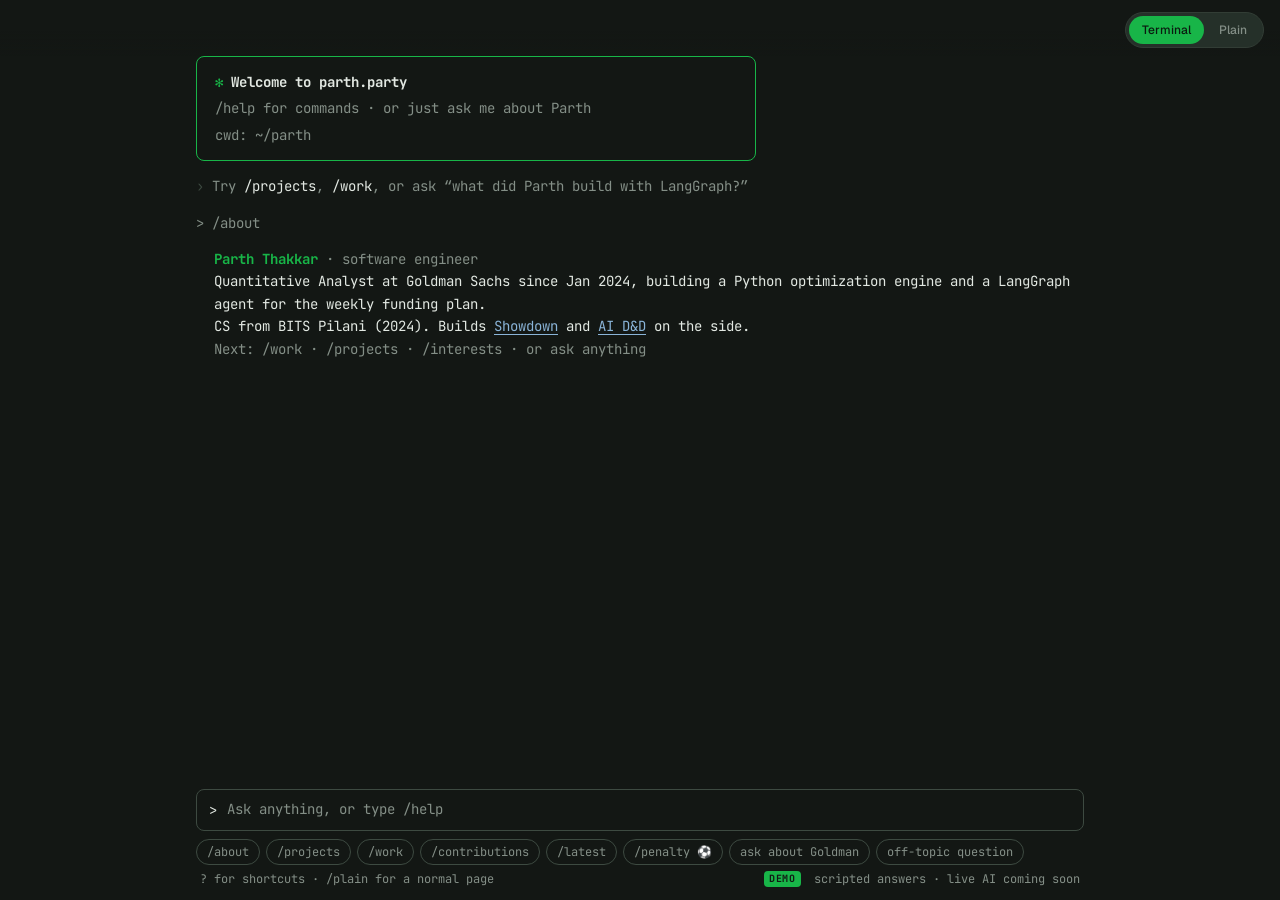
==== commit 08cf129d: "Add link preview image, 404 page, robots.txt and sitemap; brighten terminal status line Shared links" ====
--- a/public/index.html
+++ b/public/index.html
@@ -10,6 +10,12 @@
 <meta property="og:description" content="Software engineer building optimizers, LLM agents and side projects. Ask the terminal anything about them.">
 <meta property="og:url" content="https://parth.party/">
 <meta property="og:type" content="website">
+<meta property="og:image" content="https://parth.party/og.png">
+<meta property="og:image:width" content="1200">
+<meta property="og:image:height" content="630">
+<meta property="og:image:alt" content="Parth Thakkar · software engineer building optimizers, LLM agents and things for fun">
+<meta name="twitter:card" content="summary_large_image">
+<link rel="canonical" href="https://parth.party/">
 <link rel="icon" href="favicon.svg" type="image/svg+xml">
 <link rel="preconnect" href="https://fonts.googleapis.com">
 <link rel="preconnect" href="https://fonts.gstatic.com" crossorigin>
@@ -17,7 +23,7 @@
 <link rel="preload" as="style" href="https://fonts.googleapis.com/css2?family=JetBrains+Mono:wght@400;500;700&family=Bricolage+Grotesque:opsz,wght@12..96,500;12..96,700;12..96,800&family=Geist:wght@400;500;600;700&family=Geist+Mono:wght@400;500&display=swap">
 <link rel="stylesheet" href="https://fonts.googleapis.com/css2?family=JetBrains+Mono:wght@400;500;700&family=Bricolage+Grotesque:opsz,wght@12..96,500;12..96,700;12..96,800&family=Geist:wght@400;500;600;700&family=Geist+Mono:wght@400;500&display=swap" media="print" onload="this.media='all'">
 <noscript><link rel="stylesheet" href="https://fonts.googleapis.com/css2?family=JetBrains+Mono:wght@400;500;700&family=Bricolage+Grotesque:opsz,wght@12..96,500;12..96,700;12..96,800&family=Geist:wght@400;500;600;700&family=Geist+Mono:wght@400;500&display=swap"></noscript>
-<link rel="stylesheet" href="assets/css/site.css?v=a7c9b49970">
+<link rel="stylesheet" href="assets/css/site.css?v=0a6828d062">
 <script>
   /* Pick the view before first paint: ?view=plain|term wins, then the visitor's last choice. */
   (function () {
@@ -90,9 +96,9 @@
         <div class="body">
           <div class="q">how did Parth start to code?</div>
           <div class="r t">Read<span>(about/me.md)</span></div>
-          <div class="r">Fell for computers as a kid hunting for games, then taught himself on <span class="c">Turbo C++</span>.</div>
-          <div class="q">why did he build Showdown?</div>
-          <div class="r">He loved QuizUp as a kid. It shut down, nothing replaced it, so he built his own.</div>
+          <div class="r">He started using computers to play games, but learnt how to code when he was 13.</div>
+          <div class="q">what are his favourite video games?</div>
+          <div class="r">He loves playing <span class="c">FIFA</span> (or EA FC), story games like <span class="c">GTA</span> and co-op games like <span class="c">Split Fiction</span>.</div>
           <div class="q"><span class="cursor" aria-hidden="true"></span></div>
         </div>
         <button type="button" id="openTerm">Open the terminal →</button>
@@ -105,7 +111,7 @@
       <div class="about">
         <div>
           <h2 class="sec-title" id="s-about">Hi, I'm <em>Parth</em>.</h2>
-          <p>I fell for computers at 14, the first time I played a game on one, and started teaching myself to code soon after. That curiosity took me to Computer Science at <mark>BITS Pilani</mark>, one of India's top engineering colleges, where I was part of the Department of Controls for BOSM, our college sports fest, and the Competitive Coding SIG of Microsoft Learn Student Ambassadors.</p>
+          <p>I fell in love with computers when I was 10, playing video games, and started learning to code at 13. That curiosity took me to Computer Science at <mark>BITS Pilani</mark>, one of India's top engineering colleges, where I was part of the Competitive Coding SIG of Microsoft Learn Student Ambassadors and the Department of Controls for BOSM, our college sports fest.</p>
         </div>
         <div class="facts">
           <div class="fact"><span class="ic logo"><svg class="mark" viewBox="0 0 40 40" aria-hidden="true"><text class="m-a" x="20" y="29.5" text-anchor="middle" font-family="Georgia, 'Times New Roman', serif" font-weight="700" font-size="25" letter-spacing="-1">GS</text></svg></span><div><b>Goldman Sachs</b><span>Quantitative Analyst · since Jan 2024</span></div></div>
@@ -309,8 +315,8 @@
   <section class="contact" aria-labelledby="s-contact">
     <div class="in">
       <div class="lbl" style="color:#18b548">~/contact</div>
-      <h2 id="s-contact">Want to dig<br>into any of this<span>?</span></h2>
-      <p>If something here caught your eye, whether it's solvers, agents or a round of Showdown, I'm always up for a conversation about it.</p>
+      <h2 id="s-contact">Want to get<br>in touch<span>?</span></h2>
+      <p>Want to talk about something more? Whether it's tech, football, or even a 1v1 round in Showdown, I'm always up for it.</p>
       <div class="row">
         <a class="btn icon" href="https://linkedin.com/in/parth-thakkar-10" target="_blank" rel="noopener" aria-label="LinkedIn" title="LinkedIn"><svg viewBox="0 0 24 24" aria-hidden="true"><path fill="currentColor" d="M20.45 20.45h-3.56v-5.57c0-1.33-.02-3.04-1.85-3.04-1.85 0-2.14 1.45-2.14 2.94v5.67H9.35V9h3.41v1.56h.05c.48-.9 1.64-1.85 3.37-1.85 3.6 0 4.27 2.37 4.27 5.46v6.28zM5.34 7.43a2.06 2.06 0 1 1 0-4.13 2.06 2.06 0 0 1 0 4.13zM7.12 20.45H3.56V9h3.56v11.45zM22.22 0H1.77C.79 0 0 .77 0 1.73v20.54C0 23.23.79 24 1.77 24h20.45c.98 0 1.78-.77 1.78-1.73V1.73C24 .77 23.2 0 22.22 0z"/></svg></a>
         <a class="btn icon" href="https://github.com/parththakkar106" target="_blank" rel="noopener" aria-label="GitHub" title="GitHub"><svg viewBox="0 0 24 24" aria-hidden="true"><path fill="currentColor" d="M12 .3a12 12 0 0 0-3.8 23.38c.6.12.83-.26.83-.57v-2.02c-3.34.72-4.04-1.61-4.04-1.61-.55-1.39-1.34-1.76-1.34-1.76-1.08-.74.09-.73.09-.73 1.2.09 1.84 1.24 1.84 1.24 1.07 1.83 2.8 1.3 3.49 1 .1-.78.42-1.31.76-1.61-2.67-.3-5.47-1.33-5.47-5.93 0-1.31.47-2.38 1.24-3.22-.14-.3-.54-1.52.1-3.18 0 0 1-.32 3.3 1.23a11.5 11.5 0 0 1 6 0c2.28-1.55 3.29-1.23 3.29-1.23.64 1.66.24 2.88.12 3.18a4.65 4.65 0 0 1 1.23 3.22c0 4.61-2.8 5.63-5.48 5.92.42.36.81 1.1.81 2.22v3.29c0 .32.21.7.82.58A12 12 0 0 0 12 .3"/></svg></a>
@@ -320,6 +326,6 @@
     </div>
   </section>
 </main>
-<script src="assets/js/site.js?v=e9897ee0fc"></script>
+<script src="assets/js/site.js?v=0e2ab1e675"></script>
 </body>
 </html>
--- a/public/assets/css/site.css
+++ b/public/assets/css/site.css
@@ -161,10 +161,10 @@
   flex: 1; min-width: 0; background: transparent; border: 0; outline: 0;
   color: var(--t-fg); font: 14px/1.4 var(--mono); caret-color: var(--t-accent);
 }
-.prompt input::placeholder { color: var(--t-faint); }
+.prompt input::placeholder { color: var(--t-dim); }
 .status {
   display: flex; justify-content: space-between; gap: 12px; flex-wrap: wrap;
-  font: 12px/1.4 var(--mono); color: var(--t-faint); padding: 6px 4px 0;
+  font: 12px/1.4 var(--mono); color: var(--t-dim); padding: 6px 4px 0;
 }
 .chips { display: flex; gap: 6px; flex-wrap: wrap; margin-top: 8px; }
 .chips button {
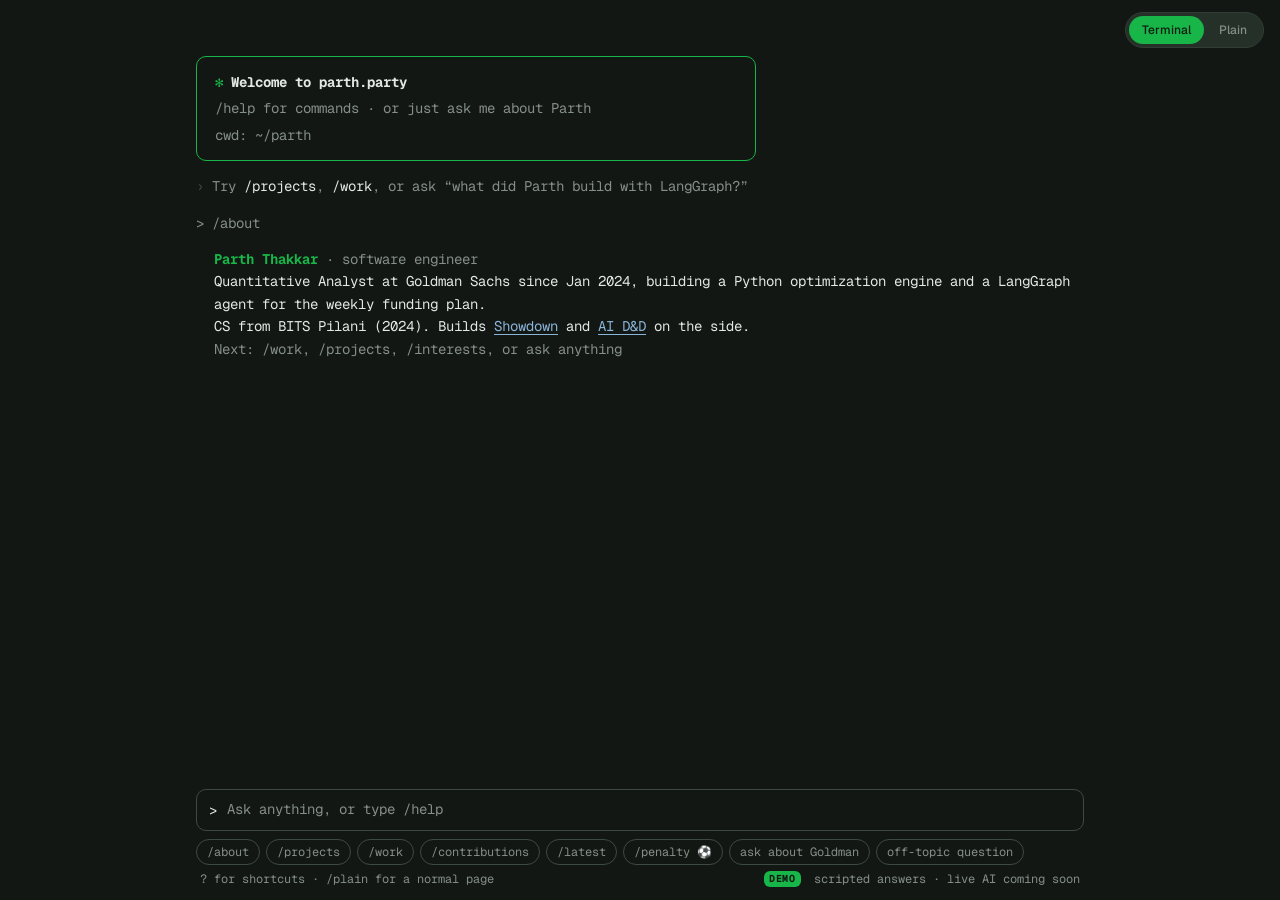
==== commit 8082a2ca: "Contact on the page background, Goldman lead card, football in one tile, polish - Contact section us" ====
--- a/public/index.html
+++ b/public/index.html
@@ -20,10 +20,10 @@
 <link rel="preconnect" href="https://fonts.googleapis.com">
 <link rel="preconnect" href="https://fonts.gstatic.com" crossorigin>
 <!-- Fonts load without blocking first paint; the system fallbacks in site.css cover the gap. -->
-<link rel="preload" as="style" href="https://fonts.googleapis.com/css2?family=JetBrains+Mono:wght@400;500;700&family=Bricolage+Grotesque:opsz,wght@12..96,500;12..96,700;12..96,800&family=Geist:wght@400;500;600;700&family=Geist+Mono:wght@400;500&display=swap">
-<link rel="stylesheet" href="https://fonts.googleapis.com/css2?family=JetBrains+Mono:wght@400;500;700&family=Bricolage+Grotesque:opsz,wght@12..96,500;12..96,700;12..96,800&family=Geist:wght@400;500;600;700&family=Geist+Mono:wght@400;500&display=swap" media="print" onload="this.media='all'">
-<noscript><link rel="stylesheet" href="https://fonts.googleapis.com/css2?family=JetBrains+Mono:wght@400;500;700&family=Bricolage+Grotesque:opsz,wght@12..96,500;12..96,700;12..96,800&family=Geist:wght@400;500;600;700&family=Geist+Mono:wght@400;500&display=swap"></noscript>
-<link rel="stylesheet" href="assets/css/site.css?v=0a6828d062">
+<link rel="preload" as="style" href="https://fonts.googleapis.com/css2?family=Bricolage+Grotesque:opsz,wght@12..96,500;12..96,700;12..96,800&family=Geist:wght@400;500;600;700&family=Geist+Mono:wght@400;500;700&display=swap">
+<link rel="stylesheet" href="https://fonts.googleapis.com/css2?family=Bricolage+Grotesque:opsz,wght@12..96,500;12..96,700;12..96,800&family=Geist:wght@400;500;600;700&family=Geist+Mono:wght@400;500;700&display=swap" media="print" onload="this.media='all'">
+<noscript><link rel="stylesheet" href="https://fonts.googleapis.com/css2?family=Bricolage+Grotesque:opsz,wght@12..96,500;12..96,700;12..96,800&family=Geist:wght@400;500;600;700&family=Geist+Mono:wght@400;500;700&display=swap"></noscript>
+<link rel="stylesheet" href="assets/css/site.css?v=20fd212797">
 <script>
   /* Pick the view before first paint: ?view=plain|term wins, then the visitor's last choice. */
   (function () {
@@ -34,6 +34,7 @@
 </script>
 </head>
 <body>
+<a class="skip" href="#plain">Skip to content</a>
 <div class="switch" role="group" aria-label="View">
   <button type="button" id="vt" aria-pressed="true">Terminal</button>
   <button type="button" id="vp" aria-pressed="false">Plain</button>
@@ -73,7 +74,7 @@
 </main>
 
 <!-- ================= PLAIN ================= -->
-<main id="plain" aria-label="Plain view" hidden>
+<main id="plain" aria-label="Plain view" tabindex="-1" hidden>
   <canvas id="rain" aria-hidden="true"></canvas>
   <div class="col">
 
@@ -92,7 +93,7 @@
         </div>
       </div>
       <div class="mini" aria-label="Preview of the terminal view">
-        <div class="bar"><i></i><i></i><i></i><span>~/parth — claude</span></div>
+        <div class="bar"><i></i><i></i><i></i><span>~/parth - claude</span></div>
         <div class="body">
           <div class="q">how did Parth start to code?</div>
           <div class="r t">Read<span>(about/me.md)</span></div>
@@ -121,7 +122,7 @@
 <g class="m-l"><circle cx="-6.5" cy="-3.5" r="1.1"/><circle cx="-4.2" cy="1" r="1.1"/><circle cx="-7.4" cy="2.8" r="1.1"/><circle cx="-5" cy="5.8" r="1.1"/></g>
 <g class="m-ls" stroke-width=".7" fill="none"><path d="M-6.5 -3.5 L-4.2 1 L-7.4 2.8 L-5 5.8"/></g>
 <polygon class="m-bg" points="0,-8.2 1.9,-5.2 0,-2.2 -1.9,-5.2"/><rect class="m-bg" x="-.45" y="-2.4" width=".9" height="5"/>
-<path class="m-bgs" d="M7.2 -6.5 C6 -2 5 2 3.4 6.5" stroke-width="1.5" stroke-linecap="round" fill="none"/></g></svg></span><div><b>BITS Pilani</b><span>B.E. (Hons) Computer Science · 2020–2024</span></div></div>
+<path class="m-bgs" d="M7.2 -6.5 C6 -2 5 2 3.4 6.5" stroke-width="1.5" stroke-linecap="round" fill="none"/></g></svg></span><div><b>BITS Pilani</b><span>B.E. (Hons) Computer Science · 2020-2024</span></div></div>
           <a class="fact" href="https://github.com/parththakkar106" target="_blank" rel="noopener"><span class="ic logo"><svg class="mark" viewBox="-3 -3 30 30" aria-hidden="true"><path class="m-a" d="M12 .297c-6.63 0-12 5.373-12 12 0 5.303 3.438 9.8 8.205 11.385.6.113.82-.258.82-.577 0-.285-.01-1.04-.015-2.04-3.338.724-4.042-1.61-4.042-1.61C4.422 18.07 3.633 17.7 3.633 17.7c-1.087-.744.084-.729.084-.729 1.205.084 1.838 1.236 1.838 1.236 1.07 1.835 2.809 1.305 3.495.998.108-.776.417-1.305.76-1.605-2.665-.3-5.466-1.332-5.466-5.93 0-1.31.465-2.38 1.235-3.22-.135-.303-.54-1.523.105-3.176 0 0 1.005-.322 3.3 1.23.96-.267 1.98-.399 3-.405 1.02.006 2.04.138 3 .405 2.28-1.552 3.285-1.23 3.285-1.23.645 1.653.24 2.873.12 3.176.765.84 1.23 1.91 1.23 3.22 0 4.61-2.805 5.625-5.475 5.92.42.36.81 1.096.81 2.22 0 1.606-.015 2.896-.015 3.286 0 .315.21.69.825.57C20.565 22.092 24 17.592 24 12.297c0-6.627-5.373-12-12-12"/></svg></span><div><b>github.com/parththakkar106</b><span>Where the side projects live</span></div></a>
         </div>
       </div>
@@ -200,9 +201,9 @@
       <h2 class="sec-title" id="s-exp">What I build at <em>work</em>.</h2>
       <div class="tl">
         <article class="co">
-          <header><h3>Goldman Sachs <span>· Quantitative Analyst</span></h3><time>Jan 2024 – Present</time></header>
+          <header><h3>Goldman Sachs <span>· Quantitative Analyst</span></h3><time>Jan 2024 - Present</time></header>
           <div class="work">
-            <div class="wcard">
+            <div class="wcard lead">
               <div class="viz easy" data-anim><svg viewBox="0 0 300 110" role="img" aria-label="You ask how to grow the balance by $10bn, the agent shades where growth comes from, and you edit or approve the plan">
                 <g class="an-in"><rect class="m" x="70" y="2" width="228" height="24" rx="10"/><text class="f" x="82" y="17.5">how can I grow my balance by $10bn?</text></g>
                 <rect class="tw sl" x="2" y="30" width="196" height="52" rx="10" stroke-width="1.5"/>
@@ -210,10 +211,11 @@
                 <rect class="tw sl" x="118" y="88" width="82" height="22" rx="11" stroke-width="1.5"/><text x="159" y="102.5" text-anchor="middle">edit plan</text>
                 <g class="an-ok"><rect class="a" x="206" y="88" width="92" height="22" rx="11"/><text class="tw" x="252" y="102.5" text-anchor="middle">approve ✓</text></g>
                 </svg></div>
-              <div class="k">LLM agents</div>
-              <h4>AI Funding Planning Assistant</h4>
-              <p>A conversational ReAct agent for funding planning. It explains what's driving the numbers and edits the plan through a human-in-the-loop commit step.</p>
-              <div class="tags"><span class="tag">LangGraph</span><span class="tag">Pydantic</span><span class="tag">Python</span></div>
+              <div class="txt">
+                <h4>AI Funding Planning Assistant</h4>
+                <p>A conversational ReAct agent for funding planning. It explains what's driving the numbers and edits the plan through a human-in-the-loop commit step.</p>
+                <div class="tags"><span class="tag">LangGraph</span><span class="tag">Pydantic</span><span class="tag">Python</span></div>
+              </div>
             </div>
             <div class="wcard">
               <div class="viz" data-anim><svg viewBox="0 0 300 110" role="img" aria-label="Steps descending across contour lines to the optimum">
@@ -222,7 +224,6 @@
                 <circle class="f" cx="30" cy="26" r="5"/><circle class="a an-pop" style="--i:3" cx="96" cy="80" r="3"/><circle class="a an-pop" style="--i:6" cx="138" cy="32" r="3"/><circle class="a an-pop" style="--i:8" cx="172" cy="70" r="3"/><circle class="a an-pop" style="--i:10" cx="190" cy="46" r="3"/><circle class="a an-pop an-glow" style="--i:12" cx="200" cy="55" r="6"/>
                 <text x="16" y="14">start</text><text x="210" y="74">optimum</text>
                 </svg></div>
-              <div class="k">Optimization</div>
               <h4>Liability Optimizer</h4>
               <p>The Python optimization engine that plans how the firm funds itself.</p>
               <div class="tags"><span class="tag">Python</span><span class="tag">Optimization</span></div>
@@ -233,7 +234,6 @@
                 <rect class="tw sl" x="2" y="22" width="62" height="26" rx="13" stroke-width="1.5"/><text class="f" x="33" y="38.5" text-anchor="middle">commit</text><g class="an-pop" style="--i:2"><circle class="a" cx="60" cy="22" r="6"/><path d="M-2.5 0 L-.6 2 L2.6 -2.2" fill="none" style="stroke:var(--card)" stroke-width="1.6" stroke-linecap="round" stroke-linejoin="round" transform="translate(60 22)"/></g><rect class="tw sl" x="80" y="22" width="62" height="26" rx="13" stroke-width="1.5"/><text class="f" x="111" y="38.5" text-anchor="middle">build</text><g class="an-pop" style="--i:5"><circle class="a" cx="138" cy="22" r="6"/><path d="M-2.5 0 L-.6 2 L2.6 -2.2" fill="none" style="stroke:var(--card)" stroke-width="1.6" stroke-linecap="round" stroke-linejoin="round" transform="translate(138 22)"/></g><rect class="tw sl" x="158" y="22" width="62" height="26" rx="13" stroke-width="1.5"/><text class="f" x="189" y="38.5" text-anchor="middle">test</text><g class="an-pop" style="--i:8"><circle class="a" cx="216" cy="22" r="6"/><path d="M-2.5 0 L-.6 2 L2.6 -2.2" fill="none" style="stroke:var(--card)" stroke-width="1.6" stroke-linecap="round" stroke-linejoin="round" transform="translate(216 22)"/></g><g class="an-ok" style="--i:10"><rect class="a" x="236" y="22" width="62" height="26" rx="13"/><text class="tw" x="267" y="38.5" text-anchor="middle">deploy</text></g>
                 <text x="2" y="89">runs</text><rect style="--i:2" class="an-cell s" x="50" y="78" width="14" height="14" rx="3"/><rect style="--i:3" class="an-cell s" x="70" y="78" width="14" height="14" rx="3"/><rect style="--i:4" class="an-cell s" x="90" y="78" width="14" height="14" rx="3"/><rect style="--i:5" class="an-cell s" x="110" y="78" width="14" height="14" rx="3"/><rect style="--i:6" class="an-cell s" x="130" y="78" width="14" height="14" rx="3"/><rect style="--i:7" class="an-cell s" x="150" y="78" width="14" height="14" rx="3"/><rect style="--i:8" class="an-cell m" x="170" y="78" width="14" height="14" rx="3"/><rect style="--i:9" class="an-cell s" x="190" y="78" width="14" height="14" rx="3"/><rect style="--i:10" class="an-cell s" x="210" y="78" width="14" height="14" rx="3"/><rect style="--i:11" class="an-cell s" x="230" y="78" width="14" height="14" rx="3"/><rect style="--i:12" class="an-cell s" x="250" y="78" width="14" height="14" rx="3"/><rect style="--i:13" class="an-cell s" x="270" y="78" width="14" height="14" rx="3"/>
                 </svg></div>
-              <div class="k">Infrastructure</div>
               <h4>Services &amp; DevOps</h4>
               <p>Microservices on Kubernetes with CI/CD, logging, SSO and a Redis cache, backed by end-to-end regression tests.</p>
               <div class="tags"><span class="tag">Kubernetes</span><span class="tag">ArgoCD</span><span class="tag">Docker</span><span class="tag">GitLab CI</span><span class="tag">Redis</span></div>
@@ -242,7 +242,7 @@
         </article>
 
         <article class="co">
-          <header><h3><a href="https://www.mapmyindia.com/" target="_blank" rel="noopener">MapMyIndia</a> <span>· Developer Intern</span></h3><time>May – Jul 2022</time></header>
+          <header><h3><a href="https://www.mapmyindia.com/" target="_blank" rel="noopener">MapMyIndia</a> <span>· Developer Intern</span></h3><time>May - Jul 2022</time></header>
           <div class="work">
             <div class="wcard solo">
               <div style="display:grid;gap:10px">
@@ -271,20 +271,29 @@
       <div class="lbl">~/interests</div>
       <h2 class="sec-title" id="s-likes">When I'm not <em>shipping</em>.</h2>
       <div class="likes">
+        <article class="lk ball">
+          <div class="head">
+            <h3>Watching football</h3>
+            <p>I watch a lot of it, follow Barça, and I'm a Messi fan through and through.</p>
+          </div>
+          <div class="fb" aria-live="polite">
+            <article class="fbc">
+              <header><span class="crest"><img src="assets/img/crests/barca.png" alt="" width="32" height="32"></span><div><h3>Barça</h3><span class="k" id="fbStand">FC Barcelona</span></div></header>
+              <ul id="fbBarca"><li class="fb-msg">Loading…</li></ul>
+            </article>
+            <article class="fbc">
+              <header><span class="crests"><span class="crest"><img src="assets/img/crests/inter-miami.png" alt="" width="32" height="32"></span><span class="crest"><img src="assets/img/crests/argentina.png" alt="" width="32" height="32"></span></span><div><h3>Messi</h3><span class="k">Inter Miami &amp; Argentina</span></div></header>
+              <ul id="fbMessi"><li class="fb-msg">Loading…</li></ul>
+            </article>
+          </div>
+          <small class="fb-src">Live from ESPN, in your timezone. Also in the terminal as <code>/latest</code></small>
+        </article>
         <article class="lk">
-          <div class="k">Football</div>
-          <div class="ten" aria-hidden="true">10</div>
-          <h3>Watching football</h3>
-          <p>I watch a lot of it, follow Barça, and I'm a Messi fan through and through.</p>
-        </article>
-        <article class="lk">
-          <div class="k">Video games</div>
           <h3>On the controller</h3>
           <div class="chips2"><span class="hot">FIFA</span><span>Split Fiction</span><span>GTA</span><span>Watch Dogs</span><span>and more</span></div>
           <p>Sports games, co-op adventures and open worlds.</p>
         </article>
         <article class="lk dark">
-          <div class="k">Minigame</div>
           <svg class="goal" viewBox="0 0 320 170" aria-hidden="true"><g class="pk-net"><line x1="52" y1="31" x2="52" y2="110"/><line x1="64" y1="31" x2="64" y2="110"/><line x1="76" y1="31" x2="76" y2="110"/><line x1="88" y1="31" x2="88" y2="110"/><line x1="100" y1="31" x2="100" y2="110"/><line x1="112" y1="31" x2="112" y2="110"/><line x1="124" y1="31" x2="124" y2="110"/><line x1="136" y1="31" x2="136" y2="110"/><line x1="148" y1="31" x2="148" y2="110"/><line x1="160" y1="31" x2="160" y2="110"/><line x1="172" y1="31" x2="172" y2="110"/><line x1="184" y1="31" x2="184" y2="110"/><line x1="196" y1="31" x2="196" y2="110"/><line x1="208" y1="31" x2="208" y2="110"/><line x1="220" y1="31" x2="220" y2="110"/><line x1="232" y1="31" x2="232" y2="110"/><line x1="244" y1="31" x2="244" y2="110"/><line x1="256" y1="31" x2="256" y2="110"/><line x1="268" y1="31" x2="268" y2="110"/><line x1="41" y1="42" x2="279" y2="42"/><line x1="41" y1="54" x2="279" y2="54"/><line x1="41" y1="66" x2="279" y2="66"/><line x1="41" y1="78" x2="279" y2="78"/><line x1="41" y1="90" x2="279" y2="90"/><line x1="41" y1="102" x2="279" y2="102"/></g><path class="pk-line" d="M0 110 H320 M110 110 L96 166 M210 110 L224 166"/><path class="pk-frame" d="M40 110 V30 H280 V110"/><g class="pk-kp" transform="translate(160 110)"><circle cx="0" cy="-50" r="5.5"/><path d="M0 -44 V-22 M-15 -56 L0 -40 L15 -56 M0 -22 L-9 0 M0 -22 L9 0"/></g><circle class="pk-ball" cx="160" cy="150" r="6"/></svg>
           <h3>Take a penalty</h3>
           <p>Five kicks against the keeper, right in the terminal.</p>
@@ -292,29 +301,12 @@
         </article>
       </div>
     </section>
-
-    <!-- 8. LATEST: live football from /api/football -->
-    <section aria-labelledby="s-latest">
-      <div class="lbl">~/latest</div>
-      <h2 class="sec-title" id="s-latest">What I'm <em>following</em>.</h2>
-      <div class="fb" aria-live="polite">
-        <article class="fbc">
-          <header><span class="crest"><img src="assets/img/crests/barca.png" alt="" width="32" height="32"></span><div><h3>Barça</h3><span class="k" id="fbStand">FC Barcelona</span></div></header>
-          <ul id="fbBarca"><li class="fb-msg">Loading…</li></ul>
-        </article>
-        <article class="fbc">
-          <header><span class="crests"><span class="crest"><img src="assets/img/crests/inter-miami.png" alt="" width="32" height="32"></span><span class="crest"><img src="assets/img/crests/argentina.png" alt="" width="32" height="32"></span></span><div><h3>Messi</h3><span class="k">Inter Miami &amp; Argentina</span></div></header>
-          <ul id="fbMessi"><li class="fb-msg">Loading…</li></ul>
-        </article>
-      </div>
-      <small class="fb-src">Live from ESPN · times in your timezone · also in the terminal as <code>/latest</code></small>
-    </section>
   </div>
 
   <!-- CONTACT -->
   <section class="contact" aria-labelledby="s-contact">
     <div class="in">
-      <div class="lbl" style="color:#18b548">~/contact</div>
+      <div class="lbl">~/contact</div>
       <h2 id="s-contact">Want to get<br>in touch<span>?</span></h2>
       <p>Want to talk about something more? Whether it's tech, football, or even a 1v1 round in Showdown, I'm always up for it.</p>
       <div class="row">
@@ -326,6 +318,6 @@
     </div>
   </section>
 </main>
-<script src="assets/js/site.js?v=0e2ab1e675"></script>
+<script src="assets/js/site.js?v=133c9f47a2"></script>
 </body>
 </html>
--- a/public/assets/css/site.css
+++ b/public/assets/css/site.css
@@ -10,7 +10,7 @@
   --t-blue: #8ab4d8;
   --t-red: #e07a6e;
   --t-heat-0: #212a24; --t-heat-1: #0f3d1d; --t-heat-2: #146b2c; --t-heat-3: #18963a; --t-heat-4: #1fc24a;
-  --mono: "JetBrains Mono", ui-monospace, "SF Mono", Menlo, Consolas, monospace;
+  --mono: "Geist Mono", ui-monospace, "SF Mono", Menlo, Consolas, monospace;
 
   /* plain view (light) */
   --bg: #f4f6f3;
@@ -30,6 +30,8 @@
   --sans: "Geist", ui-sans-serif, system-ui, -apple-system, "Segoe UI", sans-serif;
   --display: "Bricolage Grotesque", "Geist", ui-sans-serif, system-ui, sans-serif;
   --smono: "Geist Mono", ui-monospace, Menlo, monospace;
+  /* corner sizes: small for chips, tags and buttons inside cards; medium for panels and buttons; large for cards */
+  --r-sm: 6px; --r-md: 10px; --r-lg: 16px;
 }
 @media (prefers-color-scheme: dark) {
   :root:not([data-theme="light"]) {
@@ -55,6 +57,12 @@
 body.plain { background: var(--bg); color: var(--fg); }
 *, *::before, *::after { box-sizing: border-box; }
 
+/* skip link: hidden until a keyboard user tabs to it */
+.skip { position: fixed; left: 12px; top: -60px; z-index: 11; font: 600 14px/1 var(--sans); background: var(--fg); color: var(--bg); padding: 12px 14px; border-radius: var(--r-md); text-decoration: none; }
+.skip:focus { top: 12px; }
+body:not(.plain) .skip { display: none; }
+#plain:focus { outline: none; }
+
 /* ---------- view switch pill ---------- */
 .switch {
   position: fixed; z-index: 10;
@@ -97,7 +105,7 @@
 }
 #log { flex: 1; display: flex; flex-direction: column; gap: 14px; padding-bottom: 16px; min-width: 0; }
 .welcome {
-  border: 1px solid var(--t-accent); border-radius: 8px;
+  border: 1px solid var(--t-accent); border-radius: var(--r-md);
   padding: 14px 18px; display: grid; gap: 4px; max-width: 560px;
 }
 .welcome .hi { color: var(--t-fg); font-weight: 700; }
@@ -153,7 +161,7 @@
 .menu button span:last-child { overflow: hidden; text-overflow: ellipsis; white-space: nowrap; }
 .prompt {
   display: flex; align-items: center; gap: 8px;
-  border: 1px solid var(--t-faint); border-radius: 8px; padding: 9px 12px;
+  border: 1px solid var(--t-faint); border-radius: var(--r-md); padding: 9px 12px;
 }
 .prompt:focus-within { border-color: var(--t-dim); }
 .prompt label { color: var(--t-fg); }
@@ -180,7 +188,7 @@
 #rain { position: fixed; inset: 0; width: 100%; height: 100%; z-index: -1; pointer-events: none; }
 #plain .col { max-width: 1080px; margin: 0 auto; display: grid; gap: 96px; }
 #plain a { color: inherit; }
-#plain :focus-visible { outline: 2px solid var(--accent); outline-offset: 3px; border-radius: 6px; }
+#plain :focus-visible { outline: 2px solid var(--accent); outline-offset: 3px; border-radius: var(--r-sm); }
 .lbl { font: 500 13px/1 var(--smono); color: var(--accent); letter-spacing: .02em; display: flex; align-items: center; gap: 10px; margin-bottom: 14px; }
 .lbl::after { content: ""; flex: 1; height: 1px; background: var(--line); }
 .sec-title { font: 700 clamp(28px, 4.4vw, 44px)/1.05 var(--display); letter-spacing: -0.025em; margin: 0 0 28px; text-wrap: balance; max-width: 22ch; }
@@ -198,7 +206,7 @@
 .hero .role b { color: var(--accent); font-weight: 600; }
 .hero p.lede { margin: 0; color: var(--muted); font-size: 17px; max-width: 52ch; }
 .cta { display: flex; gap: 10px; flex-wrap: wrap; margin-top: 26px; }
-.btn { font: 600 14px/1 var(--sans); text-decoration: none; border-radius: 10px; padding: 13px 16px; border: 1px solid var(--line); background: var(--card); color: var(--fg); cursor: pointer; transition: transform .15s ease, border-color .15s ease; }
+.btn { font: 600 14px/1 var(--sans); text-decoration: none; border-radius: var(--r-md); padding: 13px 16px; border: 1px solid var(--line); background: var(--card); color: var(--fg); cursor: pointer; transition: transform .15s ease, border-color .15s ease; }
 @media (hover: hover) { .btn:hover { transform: translateY(-2px); border-color: var(--fg); } }
 .btn:active { transform: scale(.97); }
 .btn.pri { background: var(--accent); border-color: var(--accent); color: #fff; }
@@ -206,7 +214,7 @@
 .btn.icon { display: inline-grid; place-items: center; width: 42px; height: 42px; padding: 0; }
 .btn.icon svg { width: 19px; height: 19px; display: block; }
 .mini {
-  background: var(--ink); color: var(--ink-fg); border-radius: 14px; padding: 0 0 18px; font: 13px/1.65 var(--mono);
+  background: var(--ink); color: var(--ink-fg); border-radius: var(--r-lg); padding: 0 0 18px; font: 13px/1.65 var(--mono);
   box-shadow: 0 30px 60px -30px rgba(0,0,0,.45); transform: rotate(1.2deg); overflow: hidden;
 }
 .mini .bar { display: flex; gap: 6px; padding: 12px 14px; border-bottom: 1px solid #26302a; }
@@ -222,7 +230,7 @@
 .mini .c { color: #18b548; }
 .mini .cursor { display: inline-block; width: 8px; height: 15px; background: #18b548; vertical-align: -2px; animation: blink 1s steps(1) infinite; }
 @keyframes blink { 50% { opacity: 0; } }
-.mini button { margin: 16px 18px 0; font: 500 12px/1 var(--mono); color: #18b548; background: transparent; border: 1px solid #2f4a38; border-radius: 8px; padding: 9px 12px; cursor: pointer; }
+.mini button { margin: 16px 18px 0; font: 500 12px/1 var(--mono); color: #18b548; background: transparent; border: 1px solid #2f4a38; border-radius: var(--r-sm); padding: 9px 12px; cursor: pointer; }
 .mini button:hover { background: #16251b; }
 
 
@@ -230,10 +238,10 @@
 .about { display: grid; grid-template-columns: 1.3fr 1fr; gap: 40px; align-items: start; }
 .about > * { min-width: 0; }
 .about p { font: 500 clamp(19px, 2.2vw, 23px)/1.5 var(--sans); margin: 0; letter-spacing: -0.01em; }
-.about p mark { background: var(--accent-soft); color: inherit; padding: 0 .2em; border-radius: 4px; }
+.about p mark { background: var(--accent-soft); color: inherit; padding: 0 .2em; border-radius: var(--r-sm); }
 .facts { display: grid; gap: 10px; }
-.fact { display: grid; grid-template-columns: 44px 1fr; gap: 14px; align-items: center; background: var(--card); border: 1px solid var(--line); border-radius: 12px; padding: 14px; }
-.fact .ic { width: 44px; height: 44px; border-radius: 10px; display: grid; place-items: center; font: 700 15px/1 var(--display); color: #fff; }
+.fact { display: grid; grid-template-columns: 44px 1fr; gap: 14px; align-items: center; background: var(--card); border: 1px solid var(--line); border-radius: var(--r-lg); padding: 14px; }
+.fact .ic { width: 44px; height: 44px; border-radius: var(--r-md); display: grid; place-items: center; font: 700 15px/1 var(--display); color: #fff; }
 .fact b { display: block; font-weight: 600; }
 .fact span { color: var(--muted); font-size: 14px; }
 
@@ -246,31 +254,34 @@
 .co h3 { margin: 0; font: 700 26px/1.15 var(--display); letter-spacing: -0.02em; }
 .co h3 span { color: var(--muted); font-weight: 500; }
 .co time { font: 500 13px/1 var(--smono); color: var(--muted); background: var(--chip); padding: 6px 10px; border-radius: 999px; font-variant-numeric: tabular-nums; }
-.work { display: grid; grid-template-columns: repeat(3, 1fr); gap: 14px; }
-.wcard { background: var(--card); border: 1px solid var(--line); border-radius: 16px; padding: 18px; display: grid; gap: 12px; align-content: start; min-width: 0; transition: transform .2s ease, box-shadow .2s ease; }
+.work { display: grid; grid-template-columns: repeat(2, 1fr); gap: 14px; }
+.wcard { background: var(--card); border: 1px solid var(--line); border-radius: var(--r-lg); padding: 18px; display: grid; gap: 12px; align-content: start; min-width: 0; transition: transform .2s ease, box-shadow .2s ease; }
 @media (hover: hover) { .wcard:hover { transform: translateY(-3px); box-shadow: 0 18px 40px -24px rgba(0,0,0,.35); } }
-.wcard .k { font: 500 12px/1 var(--smono); color: var(--muted); text-transform: uppercase; letter-spacing: .06em; }
 .wcard h4 { margin: 0; font: 700 19px/1.2 var(--display); letter-spacing: -0.015em; }
 .wcard p { margin: 0; color: var(--muted); font-size: 14.5px; }
 /* technology tags, shared by work cards and project cards */
 .tags { display: flex; flex-wrap: wrap; gap: 6px; margin-top: 2px; }
-.tags .tag { font: 12px/1 var(--smono); padding: 5px 8px; border-radius: 5px; background: var(--chip); color: var(--muted); }
-.viz { background: var(--bg); border-radius: 10px; padding: 12px; }
+.tags .tag { font: 12px/1 var(--smono); padding: 5px 8px; border-radius: var(--r-sm); background: var(--chip); color: var(--muted); }
+.viz { background: var(--bg); border-radius: var(--r-md); padding: 12px; }
 .viz svg { display: block; width: 100%; height: auto; overflow: visible; }
 .viz text { font: 500 10px var(--smono); fill: var(--muted); }
 .viz .a { fill: var(--accent); } .viz .s { fill: var(--sage); } .viz .m { fill: var(--line); } .viz .f { fill: var(--fg); }
 .viz .sa { stroke: var(--accent); } .viz .sm { stroke: var(--muted); } .viz .sl { stroke: var(--line); }
 .viz .tw { fill: var(--card); }
-.wcard.solo { grid-column: span 3; grid-template-columns: 1fr 1.2fr; align-items: center; }
+.wcard.solo { grid-column: 1 / -1; grid-template-columns: 1fr 1.2fr; align-items: center; }
+.wcard.lead { grid-column: 1 / -1; grid-template-columns: 1.15fr 1fr; gap: 22px; align-items: center; }
+.wcard.lead .txt { display: grid; gap: 12px; }
+.wcard.lead .viz svg { max-width: 420px; margin: 0 auto; }
+.wcard.lead h4 { font-size: 23px; }
 
 /* chip lists (interests) */
 .chips2 { display: flex; flex-wrap: wrap; gap: 8px; }
-.chips2 span { font: 500 13.5px/1 var(--sans); padding: 9px 12px; border-radius: 8px; background: var(--chip); }
+.chips2 span { font: 500 13.5px/1 var(--sans); padding: 9px 12px; border-radius: var(--r-sm); background: var(--chip); }
 .chips2 span.hot { background: var(--accent); color: #fff; }
 
 /* projects */
 .bento { display: grid; grid-template-columns: repeat(6, 1fr); gap: 14px; }
-.pj { position: relative; background: var(--card); border: 1px solid var(--line); border-radius: 18px; padding: 20px; display: grid; gap: 12px; align-content: start; min-width: 0; overflow: hidden; transition: transform .2s ease, box-shadow .2s ease; }
+.pj { position: relative; background: var(--card); border: 1px solid var(--line); border-radius: var(--r-lg); padding: 20px; display: grid; gap: 12px; align-content: start; min-width: 0; overflow: hidden; transition: transform .2s ease, box-shadow .2s ease; }
 @media (hover: hover) { .pj:hover { transform: translateY(-3px); box-shadow: 0 18px 40px -24px rgba(0,0,0,.35); } }
 .pj.w4 { grid-column: span 4; } .pj.w3 { grid-column: span 3; } .pj.w2 { grid-column: span 2; } .pj.w6 { grid-column: span 6; }
 .pj.dark { background: var(--ink); color: var(--ink-fg); border-color: var(--ink); }
@@ -287,18 +298,18 @@
 .pj .yr { font: 500 12px/1 var(--smono); color: var(--muted); white-space: nowrap; }
 .pj p { margin: 0; color: var(--muted); font-size: 15px; max-width: 60ch; }
 .pj .foot { display: flex; flex-wrap: wrap; gap: 6px; align-items: center; margin-top: 4px; }
-.pj .foot .tag { font: 12px/1 var(--smono); padding: 5px 8px; border-radius: 5px; background: var(--chip); color: var(--muted); }
+.pj .foot .tag { font: 12px/1 var(--smono); padding: 5px 8px; border-radius: var(--r-sm); background: var(--chip); color: var(--muted); }
 .pj.dark .foot .tag { background: #212a24; color: var(--ink-dim); }
 .pj.clay .foot .tag { background: rgba(255,255,255,.18); color: #fff; }
 .pj .go { margin-left: auto; font: 600 14px/1 var(--sans); text-decoration: none; padding: 12px 0; margin-block: -12px; }
 .pj .go:hover { text-decoration: underline; }
 .pj.dark .go { color: #18b548; }
-.vs { display: grid; grid-template-columns: 1fr auto 1fr; align-items: center; gap: 10px; background: rgba(0,0,0,.14); border-radius: 12px; padding: 14px; }
+.vs { display: grid; grid-template-columns: 1fr auto 1fr; align-items: center; gap: 10px; background: rgba(0,0,0,.14); border-radius: var(--r-md); padding: 14px; }
 .vs .pl { display: grid; gap: 2px; text-align: center; font: 500 12px/1.2 var(--smono); }
 .vs .pl b { font: 800 30px/1 var(--display); letter-spacing: -0.03em; }
 .vs .mid { font: 800 22px/1 var(--display); background: #fff; color: var(--accent); border-radius: 50%; width: 52px; height: 52px; display: grid; place-items: center; transform: rotate(-8deg); }
 .steps { display: grid; grid-template-columns: repeat(4, 1fr); gap: 6px; counter-reset: s; }
-.steps span { font: 500 12px/1.3 var(--smono); background: var(--chip); border-radius: 8px; padding: 10px 8px; text-align: center; }
+.steps span { font: 500 12px/1.3 var(--smono); background: var(--chip); border-radius: var(--r-sm); padding: 10px 8px; text-align: center; }
 .steps span.you { background: var(--accent-soft); color: var(--accent); font-weight: 600; }
 .grid-heat { position: relative; flex: 0 1 calc(var(--weeks, 13) * 27px); max-width: 100%; min-width: 0; padding-bottom: 4px; }
 .grid-heat .cells { display: grid; grid-auto-flow: column; grid-auto-columns: minmax(0, 1fr); grid-template-rows: repeat(7, auto); gap: 5px; width: 100%; }
@@ -310,26 +321,26 @@
 /* month names under the calendar, and the date of a day on hover or tap */
 .grid-heat .months { display: grid; gap: 5px; margin-top: 8px; font: 11px/1 var(--smono); color: var(--muted); }
 .grid-heat .months span { white-space: nowrap; }
-.heat-tip { position: absolute; transform: translate(-50%, -100%); background: var(--ink); color: var(--ink-fg); font: 12px/1.2 var(--smono); padding: 6px 8px; border-radius: 6px; white-space: nowrap; pointer-events: none; z-index: 2; }
+.heat-tip { position: absolute; transform: translate(-50%, -100%); background: var(--ink); color: var(--ink-fg); font: 12px/1.2 var(--smono); padding: 6px 8px; border-radius: var(--r-sm); white-space: nowrap; pointer-events: none; z-index: 2; }
 .heat-tip[hidden] { display: none; }
 
 /* contact */
-.contact { background: var(--ink); color: var(--ink-fg); margin: 96px -16px 0; padding: 72px 16px calc(env(safe-area-inset-bottom, 0px) + 48px); }
+.contact { background: var(--bg); color: var(--fg); margin: 96px -16px 0; padding: 72px 16px calc(env(safe-area-inset-bottom, 0px) + 48px); }
 .contact .in { max-width: 1080px; margin: 0 auto; display: grid; gap: 24px; }
 .contact h2 { margin: 0; font: 800 clamp(44px, 9vw, 104px)/.92 var(--display); letter-spacing: -0.045em; }
-.contact h2 span { color: #18b548; }
-.contact p { margin: 0; color: var(--ink-dim); max-width: 56ch; }
+.contact h2 span { color: var(--accent); }
+.contact p { margin: 0; color: var(--muted); max-width: 56ch; }
 .contact .row { display: flex; flex-wrap: wrap; gap: 10px; }
-.contact .btn { background: #1d241f; border-color: #2f3a33; color: var(--ink-fg); }
-@media (hover: hover) { .contact .btn:hover { border-color: var(--ink-fg); } }
+.contact .btn { background: var(--card); border-color: var(--line); color: var(--fg); }
+@media (hover: hover) { .contact .btn:hover { border-color: var(--fg); } }
 .contact .btn.pri { background: #18b548; border-color: #18b548; color: #0b1a10; }
-.contact small { font: 12px/1.5 var(--smono); color: var(--ink-dim); }
+.contact small { font: 12px/1.5 var(--smono); color: var(--muted); }
 
 @media (max-width: 860px) {
   .hero, .about { grid-template-columns: 1fr; }
   .mini { transform: none; }
   .work { grid-template-columns: 1fr; }
-  .wcard.solo { grid-column: auto; grid-template-columns: 1fr; }
+  .wcard.solo, .wcard.lead { grid-column: auto; grid-template-columns: 1fr; }
   .bento { grid-template-columns: 1fr; }
   .pj.w4, .pj.w3, .pj.w2, .pj.w6 { grid-column: auto; }
 }
@@ -342,7 +353,7 @@
 
 /* demo-mode markers, shown until the live model is connected */
 .demo { padding-left: 18px; font: 12px/1.6 var(--mono); color: var(--t-dim); }
-.demo-pill { display: inline-block; font: 700 10px/1 var(--mono); letter-spacing: .08em; color: var(--t-bg); background: var(--t-accent); border-radius: 4px; padding: 3px 5px; margin-right: 6px; vertical-align: 1px; }
+.demo-pill { display: inline-block; font: 700 10px/1 var(--mono); letter-spacing: .08em; color: var(--t-bg); background: var(--t-accent); border-radius: var(--r-sm); padding: 3px 5px; margin-right: 6px; vertical-align: 1px; }
 .start-plain #term { display: none; }
 #plain .btn.pri { color: #fff; }
 #plain .contact .btn.pri { color: var(--t-bg); }
@@ -448,31 +459,35 @@
 .mark .m-bgs { stroke: var(--ink); }
 
 /* interests */
-.likes { display: grid; grid-template-columns: repeat(3, 1fr); gap: 14px; }
-.lk { position: relative; background: var(--card); border: 1px solid var(--line); border-radius: 18px; padding: 20px; display: grid; gap: 12px; align-content: start; min-height: 190px; min-width: 0; overflow: hidden; transition: transform .2s ease, box-shadow .2s ease; }
+.likes { display: grid; grid-template-columns: 1.55fr 1fr; gap: 14px; }
+.lk.ball { grid-row: span 2; gap: 16px; }
+.lk.ball .head { display: grid; gap: 8px; }
+.lk.ball .fb { grid-template-columns: 1fr; gap: 10px; }
+.lk.ball .fbc { background: var(--bg); border-color: transparent; }
+.lk.ball .fbc .crests .crest + .crest { box-shadow: 0 0 0 3px var(--bg); }
+.lk.ball .fb-src { margin-top: 0; }
+.lk { position: relative; background: var(--card); border: 1px solid var(--line); border-radius: var(--r-lg); padding: 20px; display: grid; gap: 12px; align-content: start; min-height: 190px; min-width: 0; overflow: hidden; transition: transform .2s ease, box-shadow .2s ease; }
 @media (hover: hover) { .lk:hover { transform: translateY(-3px); box-shadow: 0 18px 40px -24px rgba(0,0,0,.35); } }
-.lk .k { font: 500 12px/1 var(--smono); color: var(--muted); text-transform: uppercase; letter-spacing: .06em; }
 .lk h3 { margin: 0; font: 800 24px/1.05 var(--display); letter-spacing: -0.03em; }
 .lk p { margin: 0; color: var(--muted); font-size: 15px; }
-.lk .ten { position: absolute; right: 16px; bottom: -22px; font: 800 120px/1 var(--display); letter-spacing: -0.06em; color: var(--accent-soft); z-index: -1;  pointer-events: none; }
 .lk { isolation: isolate; }
 .lk.dark { background: var(--ink); color: var(--ink-fg); border-color: var(--ink); }
-.lk.dark p, .lk.dark .k { color: var(--ink-dim); }
+.lk.dark p { color: var(--ink-dim); }
 .lk .goal { display: block; width: 100%; max-width: 300px; height: auto; }
-.lk .go { justify-self: start; font: 500 13px/1 var(--mono); color: #18b548; background: transparent; border: 1px solid #2f4a38; border-radius: 8px; padding: 10px 12px; cursor: pointer; }
+.lk .go { justify-self: start; font: 500 13px/1 var(--mono); color: #18b548; background: transparent; border: 1px solid #2f4a38; border-radius: var(--r-sm); padding: 10px 12px; cursor: pointer; }
 .lk .go:hover { background: #16251b; }
 .lk .go:active { transform: scale(.96); }
-@media (max-width: 860px) { .likes { grid-template-columns: 1fr; } }
+@media (max-width: 860px) { .likes { grid-template-columns: 1fr; } .lk.ball { grid-row: auto; } }
 @media (max-width: 560px) { .lk { padding: 16px; } }
 
 /* ~/latest: compact football lines */
 .fb { display: grid; grid-template-columns: 1fr 1fr; gap: 14px; }
-.fbc { background: var(--card); border: 1px solid var(--line); border-radius: 16px; padding: 16px 18px; display: grid; gap: 12px; align-content: start; min-width: 0; }
+.fbc { background: var(--card); border: 1px solid var(--line); border-radius: var(--r-lg); padding: 16px 18px; display: grid; gap: 12px; align-content: start; min-width: 0; }
 .fbc header { display: flex; align-items: center; gap: 12px; padding-bottom: 12px; border-bottom: 1px solid var(--line); }
 .fbc h3 { margin: 0 0 3px; font: 800 20px/1 var(--display); letter-spacing: -0.02em; }
 .fbc .k { font: 500 12px/1.3 var(--smono); color: var(--muted); }
 /* crests sit on the same dark tiles as the logos in ~/about */
-.fbc .crest { flex: none; width: 44px; height: 44px; border-radius: 12px; background: var(--ink); display: grid; place-items: center; }
+.fbc .crest { flex: none; width: 44px; height: 44px; border-radius: var(--r-md); background: var(--ink); display: grid; place-items: center; }
 .fbc .crest img { width: 30px; height: 30px; object-fit: contain; display: block; }
 .fbc .crests { display: flex; flex: none; }
 .fbc .crests .crest + .crest { margin-left: -10px; box-shadow: 0 0 0 3px var(--card); }
@@ -484,7 +499,7 @@
 .fbc b { font: 600 15px/1.35 var(--sans); }
 .fbc b a { color: inherit; text-decoration: none; }
 .fbc b a:hover { text-decoration: underline; text-underline-offset: 3px; }
-.fbc .r { display: inline-block; min-width: 20px; text-align: center; font: 700 11px/20px var(--smono); color: #fff; background: var(--muted); border-radius: 6px; margin-right: 6px; }
+.fbc .r { display: inline-block; min-width: 20px; text-align: center; font: 700 11px/20px var(--smono); color: #fff; background: var(--muted); border-radius: var(--r-sm); margin-right: 6px; }
 .fbc .r.W { background: var(--accent); } .fbc .r.L { background: #d1453b; }
 .fbc small { display: block; color: var(--muted); font: 12px/1.45 var(--smono); }
 .fbc .fb-msg { display: block; color: var(--muted); font: 13px/1.4 var(--smono); }
@@ -505,7 +520,7 @@
 .pk-kp { fill: none; stroke: var(--t-fg); stroke-width: 3; stroke-linecap: round; stroke-linejoin: round; }
 .pk-kp circle { fill: var(--t-fg); stroke: none; }
 .pk-ball { fill: var(--t-accent); filter: drop-shadow(0 0 4px rgba(24,181,72,.6)); }
-.pk-bar { position: relative; display: flex; height: 14px; border-radius: 4px; overflow: hidden; outline: 1px solid var(--t-faint); }
+.pk-bar { position: relative; display: flex; height: 14px; border-radius: var(--r-sm); overflow: hidden; outline: 1px solid var(--t-faint); }
 .pk-bar i { display: block; height: 100%; }
 .pk-bar .z0 { width: 35%; background: #262f29; }
 .pk-bar .z1 { width: 40%; background: #146b2c; }
@@ -520,7 +535,7 @@
 .pk-ctl { display: flex; flex-wrap: wrap; gap: 6px; padding-left: 18px; margin-top: 4px; user-select: none; -webkit-user-select: none; }
 .pk-ctl button {
   font: 13px/1 var(--mono); color: var(--t-dim); background: transparent; cursor: pointer; touch-action: manipulation;
-  border: 1px solid var(--t-faint); border-radius: 8px; padding: 10px 12px; transition: transform .08s ease;
+  border: 1px solid var(--t-faint); border-radius: var(--r-sm); padding: 10px 12px; transition: transform .08s ease;
 }
 .pk-ctl button:hover { color: var(--t-accent); border-color: var(--t-accent); }
 .pk-ctl button:active { transform: scale(.95); }
@@ -539,7 +554,7 @@
 body.pk-on #log { padding-bottom: calc(env(safe-area-inset-bottom, 0px) + 24px); }
 
 /* /penalty: whose turn it is, outcome callouts, and the save turn */
-.pk-banner b { font-weight: 700; color: #0b1a10; background: var(--t-accent); padding: 3px 8px; border-radius: 4px; letter-spacing: .04em; }
+.pk-banner b { font-weight: 700; color: #0b1a10; background: var(--t-accent); padding: 3px 8px; border-radius: var(--r-sm); letter-spacing: .04em; }
 .pk-board.saving .pk-banner b { background: var(--t-blue); }
 .pk-kicker { fill: none; stroke: var(--t-dim); stroke-width: 2.5; stroke-linecap: round; }
 .pk-kicker circle { fill: var(--t-dim); stroke: none; }
